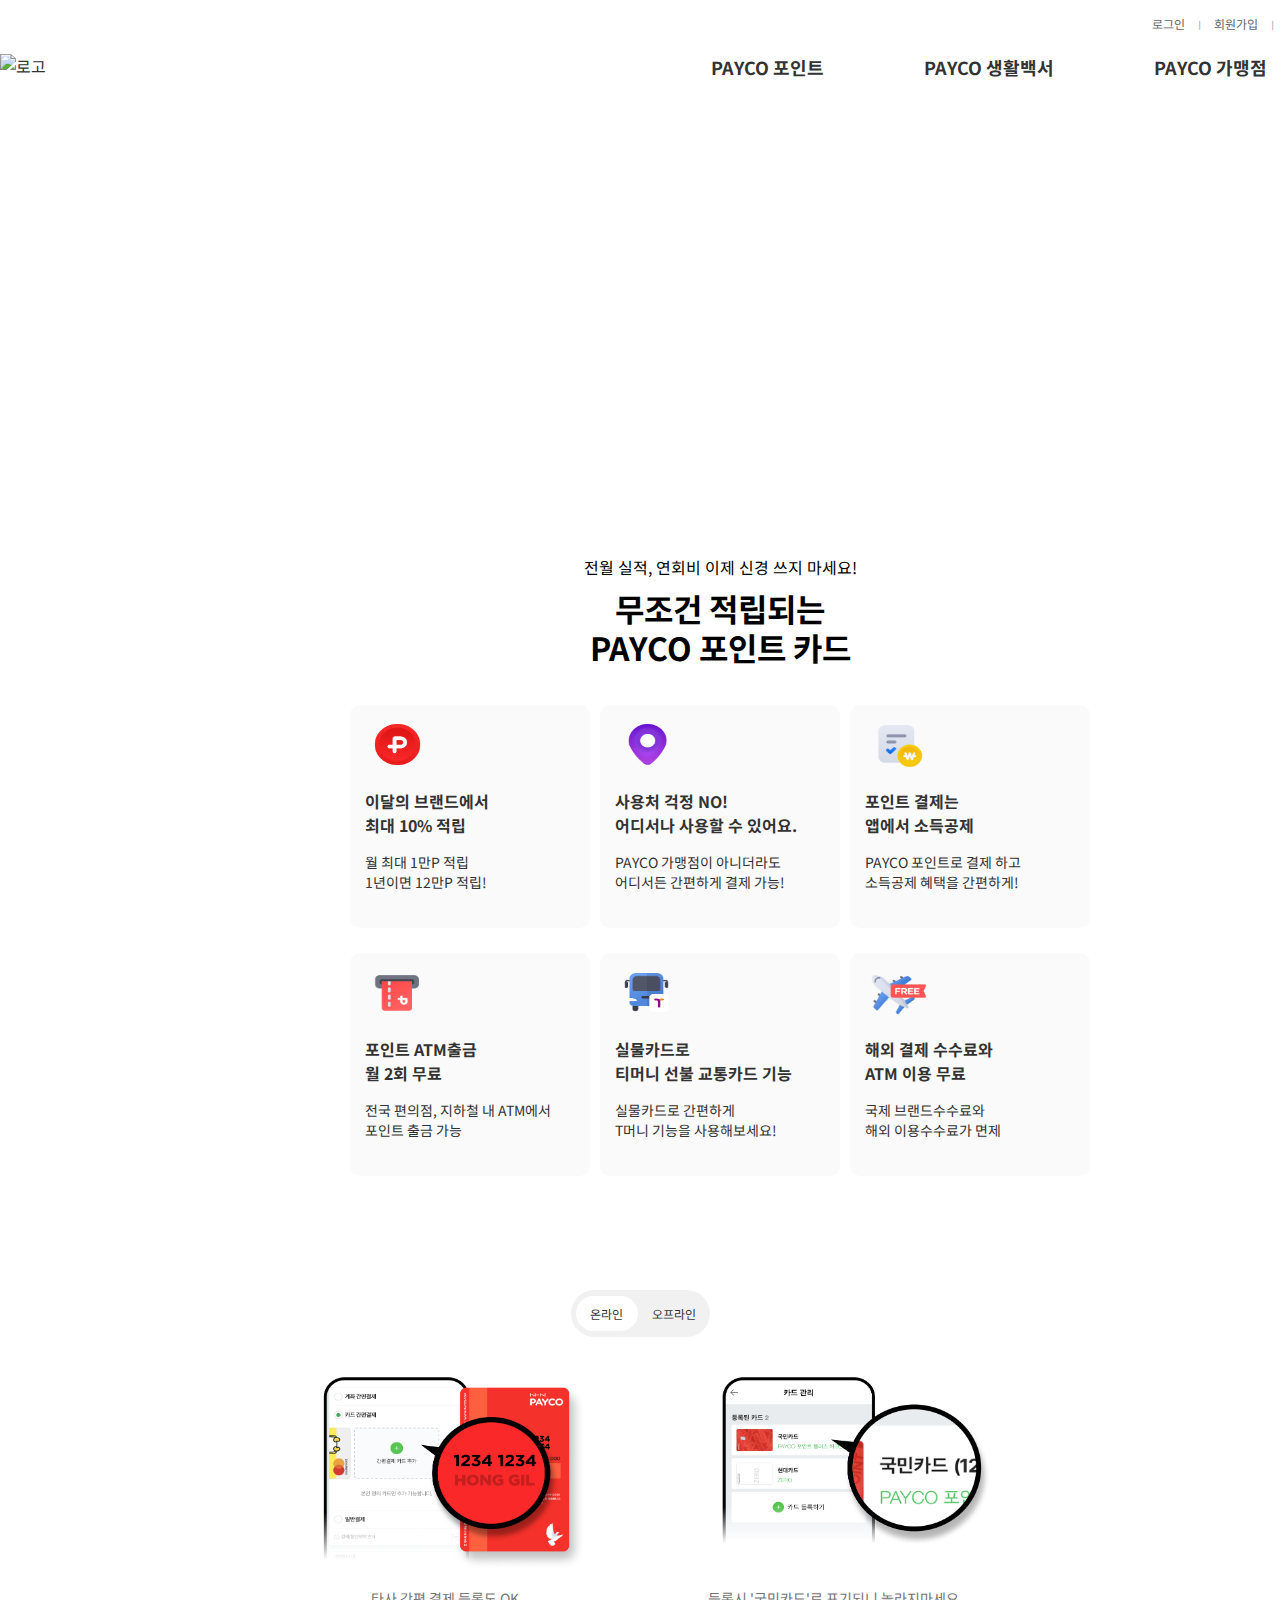
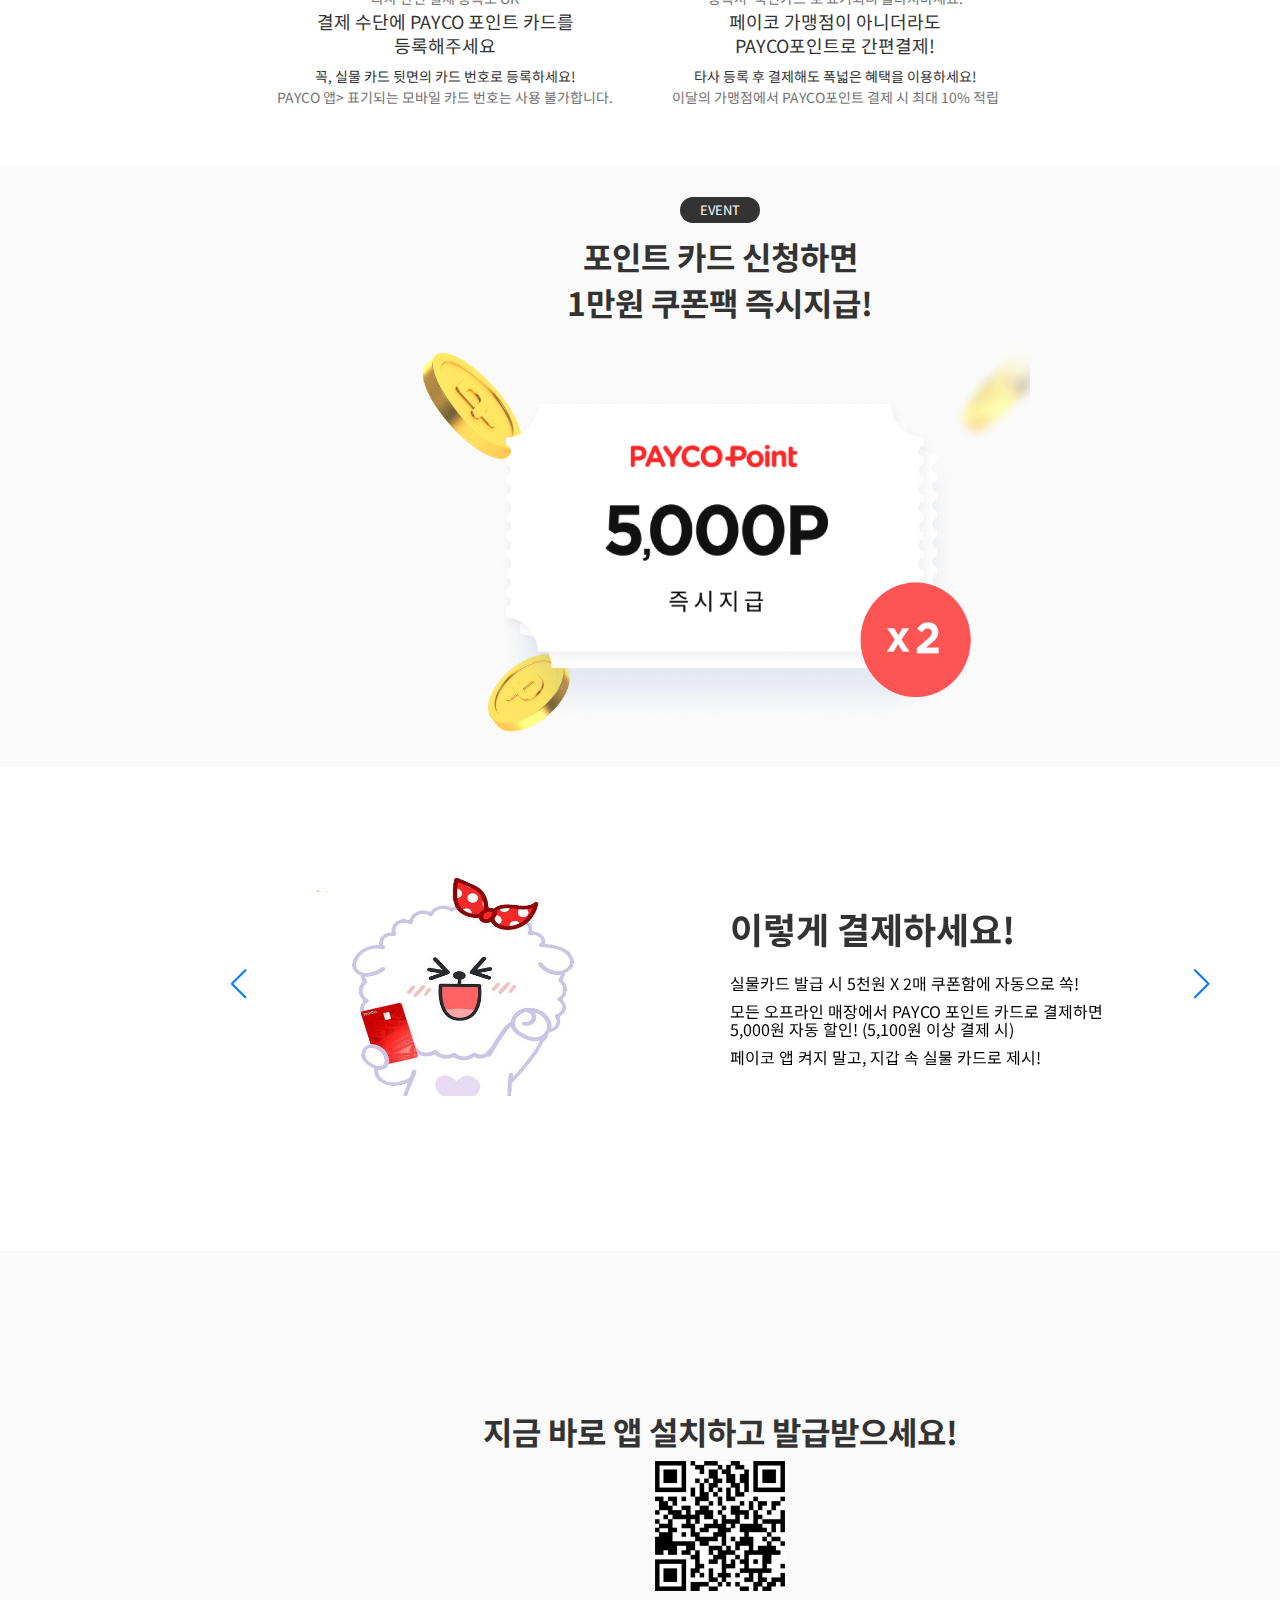
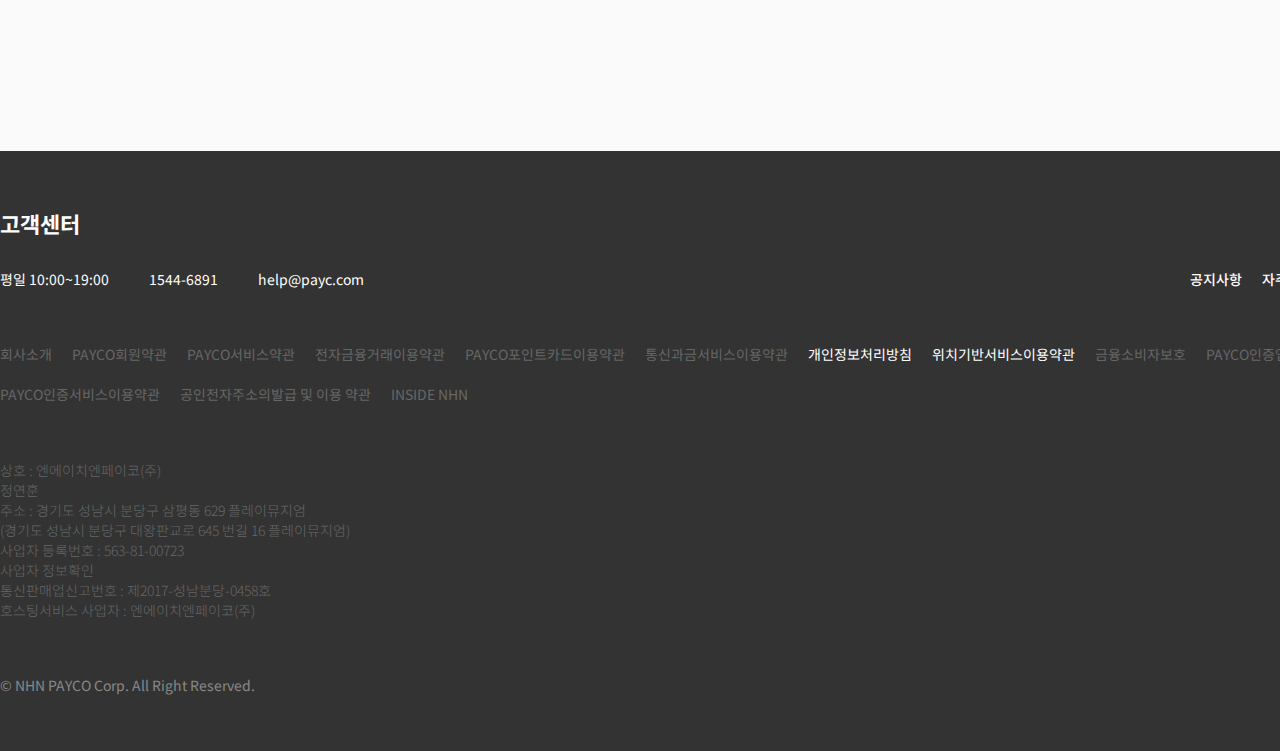
==== sbpayco.html @ b64427c8 "sb_payco" ====
<!DOCTYPE html>
<html lang="en">

<head>
    <meta charset="UTF-8">
    <meta http-equiv="X-UA-Compatible" content="IE=edge">
    <meta name="viewport" content="width=device-width, initial-scale=1.0">
    <link rel="stylesheet" href="https://cdn.jsdelivr.net/npm/swiper@9/swiper-bundle.min.css">
    <link rel="stylesheet" href="/css/sb_payco.css">
    <link rel="stylesheet" media="all and (max-width: 1200px)" href="/css/Tspacyco.css">
</head>
    <title>Document</title>
</head>

<body>
    <div class="wrap">
        <header>
            <div class="global_menu">
                <ul>
                    <li><a href="#">로그인</a></li>
                    <li><a href="#">회원가입</a></li>
                    <li><a href="#">고객센터</a></li>
                    <li><a href="#">공동인증서 관리</a></li>
                </ul>
            </div>
            <nav>
                <div class="logoinner">
                    <a href="#" class="logo">
                        <img src="/images/로고.jpg" alt="로고">
                    </a>
                </div>
                <ul class="gnb">
                    <li class="gnb_menu">
                        <div class="title">PAYCO 포인트</div>
                        <ul class="snb">
                            <li><a href="#">포인트카드</a></li>
                        </ul>
                    </li>
                    <li class="gnb_menu">
                        <div class="title">PAYCO 생활백서</div>
                        <ul class="snb">
                            <li><a href="#">라이프</a></li>
                            <li><a href="#">금융</a></li>
                            <li><a href="#">결제</a></li>
                            <li><a href="#">혜택</a></li>                        
                        </ul>
                    </li>
                    <li class="gnb_menu">
                        <div class="title">PAYCO 가맹점</div>
                        <ul class="snb">
                            <li><a href="#">온라인 가맹점</a></li>
                            <li><a href="#">오프라인 가맹점</a></li>
                        </ul>
                    </li>
                    <li class="gnb_menu">
                        <div class="title">MYPAYCO</div>
                        <ul class="snb SSb-01">
                            <li><a href="#">이용내역</a></li>
                            <li><a href="#">포인트 내역</a></li>
                            <li><a href="#">영수증 확인</a></li>
                            <li><a href="#">내 쿠폰</a></li>
                            <li><a href="#">회원정보</a></li>
                            <li><a href="#">안심서비스</a></li>
                        </ul>
                    </li>
                </ul>
            </nav>
        </header>
    </div>
    <!-- 나브끝 -->

    <!-- 카드컨텐츠 시작 -->
    <div class="inner">
        <section class="sec01">
            <div class="cardimg"></div>
            <div class="top_cont">
                <div class="txtbox01">
                    <p>전월 실적, 연회비 이제 신경 쓰지 마세요!</p>
                    <h1 class="m_txt">무조건 적립되는<br>PAYCO 포인트 카드</h1>
                </div>
            </div>
            <div class="bottom_cont">
                <div class="cont_box">
                    <div class="txtbox02">
                        <img src="/icon/ico_guide_payco.png" alt="">
                        <h2 class="cont_t1">이달의 브랜드에서<br>
                            최대 10% 적립</h2>
                        <p class="cont_t2">월 최대 1만P 적립<br>
                            1년이면 12만P 적립!</p>
                    </div>
                    <div class="txtbox02">
                        <img src="/icon/ico_guide_pin.png" alt="">
                        <h2 class="cont_t1">사용처 걱정 NO!<br>
                            어디서나 사용할 수 있어요.</h2>
                        <p class="cont_t2">PAYCO 가맹점이 아니더라도<br>
                            어디서든 간편하게 결제 가능!</p>
                    </div>
                    <div class="txtbox02">
                        <img src="/icon/evt_pointplus_20221202_img_benefit2.png" alt="">
                        <h2 class="cont_t1">포인트 결제는<br>
                            앱에서 소득공제</h2>
                        <p class="cont_t2">PAYCO 포인트로 결제 하고<br>
                            소득공제 혜택을 간편하게!</p>
                    </div>
                    <div class="txtbox02">
                        <img src="/icon/evt_pointplus_20221202_img_benefit3.png" alt="">
                        <h2 class="cont_t1">포인트 ATM출금<br>
                            월 2회 무료</h2>
                        <p class="cont_t2">전국 편의점, 지하철 내 ATM에서<br>
                            포인트 출금 가능</p>
                    </div>
                    <div class="txtbox02">
                        <img src="/icon/evt_pointplus_20221202_img_benefit4.png" alt="">
                        <h2 class="cont_t1">실물카드로<br>
                            티머니 선불 교통카드 기능</h2>
                        <p class="cont_t2">실물카드로 간편하게<br>
                            T머니 기능을 사용해보세요!</p>
                    </div>
                    <div class="txtbox02">
                        <img src="/icon/evt_pointplus_20221202_img_benefit1.png" alt="">
                        <h2 class="cont_t1">해외 결제 수수료와<br>
                            ATM 이용 무료</h2>
                        <p class="cont_t2">국제 브랜드수수료와<br>
                            해외 이용수수료가 면제</p>
                    </div>
                </div>
            </div>
        </section>
    </div>
    <!-- 카드컨텐츠 끝 -->

    <!-- 탭시작 -->
    <div class="innner">
        <section class="sec03">
            <h3 class="space_1">.</h3> <!-- 오류 삭제용/ 빈공간 -->
            <div class="tab_cont">
                <input type="radio" name="tabmenu" id="tab1" checked>
                <input type="radio" name="tabmenu" id="tab2">

                <div class="tab_bt">
                    <label for="tab1">온라인</label>
                    <label for="tab2">오프라인</label>
                </div>

                <div class="cont">
                    <div class="contbox cont1">
                        <div class="tab_l_cont">
                            <img src="/s_payco/on_1.png" alt="">
                            <div class="tab_txt_Inner">
                                <div class="tab_txtbox">
                                    <p class="t_txt_01">타사 간편 결제 등록도 OK</p>
                                    <p class="t_txt_02">결제 수단에 PAYCO 포인트 카드를<br>등록해주세요</p>
                                </div>
                                <div class="tab_txtbox02">
                                    <p class="t_txt_03">꼭, 실물 카드 뒷면의 카드 번호로 등록하세요!</p>
                                    <p class="t_txt_04">PAYCO 앱> 표기되는 모바일 카드 번호는 사용 불가합니다.</p>
                                </div>
                            </div>
                        </div>
                        <div class="tab_r_cont">
                            <img src="/s_payco/on_2.png" alt="">
                            <div class="tab_txt_Inner">
                                <div class="tab_txtbox">
                                    <p class="t_txt_01">등록시 '국민카드'로 표기되니 놀라지마세요.</p>
                                    <p class="t_txt_02">페이코 가맹점이 아니더라도<br>PAYCO포인트로 간편결제!</p>
                                </div>
                                <div class="tab_txtbox02">
                                    <p class="t_txt_03">타사 등록 후 결제해도 폭넓은 혜택을 이용하세요!</p>
                                    <p class="t_txt_04">이달의 가맹점에서 PAYCO포인트 결제 시 최대 10% 적립</p>
                                </div>
                            </div>
                        </div>
                    </div>
                    <div class="contbox cont2">
                        <div class="tab_l_cont">
                        <img src="/s_payco/off_1.png" alt="">
                        <div class="tab_txt_Inner">
                            <div class="tab_txtbox">
                                <p class="t_txt_01">포인트를 현금처럼!</p>
                                <p class="t_txt_02">카드 결제가 가능한 <br>모든 매장에서 결제하세요.</p>
                            </div>
                            <div class="tab_txtbox02">
                                    <p class="t_txt_03">가맹점이 아닌곳에서도 PAYCO 결제 후 적립받으세요!</p>
                                    <p class="t_txt_04">온라인1%, 오프라인0.5%</p>
                            </div>
                        </div>
                    </div>
                </div>
                </div>
            </div>
        </section>
    </div>
        <!-- 탭끝 -->
        
    <!-- 설명시작 -->
    <div class="inner">
        <section class="sec02">
            <div class="top_contents">
                <div class="event_bt">EVENT</div>
                <div class="ev_txtbox">
                    <h2>포인트 카드 신청하면<br>
                        1만원 쿠폰팩 즉시지급!</h2>                
                    </div>
                <img src="/s_payco/evt_pointplus.png" alt="쿠폰">
            </div>
        </section>
    </div>
    <div class="inner">
        <section class="secsd">
            <div class="swiper mySwiper">
                <div class="swiper-wrapper">
                    <div class="swiper-slide sd01">
                        <div class="sd_img2"></div>
                        <div class="sd_txtbox">
                            <h2 class="sd_bold">이렇게 결제하세요!</h2>
                            <p class="sd_txt1">실물카드 발급 시 5천원 X 2매 쿠폰함에 자동으로 쏙!</p>
                            <p class="sd_txt1">모든 오프라인 매장에서 PAYCO 포인트 카드로 결제하면<br>5,000원 자동 할인! (5,100원 이상 결제 시)</p>
                            <p class="sd_txt1">페이코 앱 켜지 말고, 지갑 속 실물 카드로 제시!</p>
                        </div>
                    </div>
                    <div class="swiper-slide sd02">
                        <div class="sd_img"></div>
                        <div class="sd_txtbox">
                            <h2 class="sd_bold">이런 점이 좋아요!</h2>
                            <p class="sd_txt1">전월 실적, 연회비 없이 풍족한 혜택!</p>
                            <p class="sd_txt1">이달의 가맹점에서는 최대 10% 적립 혜택까지!(월 최대 1만P)</p>
                            <p class="sd_txt1">PAYCO 가맹점이 아니어도 걱정하지 마세요!<br>온라인 1%, 오프라인 0.5% 적립</p>
                        </div>
                    </div>
                    <div class="swiper-button-next"></div>
                    <div class="swiper-button-prev"></div>
                    <div class="swiper-pagination"></div>
                </div>
            </div>
        </section>
    </div>
    <!-- 설명끝 -->
<!-- 큐알코드시작 -->
    <div class="inner">
        <section class="sec04">
            <h2 class="qr">지금 바로 앱 설치하고 발급받으세요!</h2>
            <img src="/s_payco/qr_code.gif" class="qr_img" alt="qrcode">
        </section>
    </div>
<!-- 큐알코드끝 -->

    <!-- 푸터시작 -->
    <div class="inner">
        <div class="footer">
            <div class="footer_inner">
                <div class="top_footer">
                    <h2 class="h_footer">고객센터</h2>
                    <div class="help_inner">
                        <ul class="help">
                            <li>평일 10:00~19:00</li>
                            <li>1544-6891</li>
                            <li><a href="mailto:help@payco.com">help@payc.com</a></li>
                        </ul>
                        <ul class="notice">
                            <li>공지사항</li>
                            <li>자주묻는질문</li>
                        </ul>
                    </div>
                </div>
                <div class="center_footer">
                    <ul class="info">
                        <li>회사소개</li>
                        <li>PAYCO회원약관</li>
                        <li>PAYCO서비스약관</li>
                        <li>전자금융거래이용약관</li>
                        <li>PAYCO포인트카드이용약관</li>
                        <li>통신과금서비스이용약관</li>
                        <li class="f_point">개인정보처리방침</li>
                        <li class="f_point">위치기반서비스이용약관</li>
                        <li>금융소비자보호</li>
                        <li>PAYCO인증업무준칙</li>
                        <li>PAYCO인증서비스이용약관</li>
                        <li>공인전자주소의발급 및 이용 약관</li>
                        <li>INSIDE NHN</li>
                    </ul>
                </div>
                <div class="bottom_footer">
                    <ul class="company">
                        <li>
                            <p class=corp_name>상호 : 엔에이치엔페이코(주)</p>
                            <span class=ceo>정연훈</span>
                        </li>
                        <li>주소 : 경기도 성남시 분당구 삼평동 629 플레이뮤지엄<br>
                            (경기도 성남시 분당구 대왕판교로 645 번길 16 플레이뮤지엄)</li>
                        <li>사업자 등록번호 : 563-81-00723</li>
                        <li>사업자 정보확인</li>
                        <li>통신판매업신고번호 : 제2017-성남분당-0458호</li>
                        <li>호스팅서비스 사업자 : 엔에이치엔페이코(주)</li>
                    </ul>
                </div>
                <div class="copyright">© NHN PAYCO Corp. All Right Reserved.</div>
            </div>

        </div>
    </div>

    <!-- 푸터끝 -->
    <script src="https://cdn.jsdelivr.net/npm/swiper@9/swiper-bundle.min.js"></script>
    <script src="/js/sbpayco.js"></script>
</body>

</html>
---- css/sb_payco.css ----
@charset "utf-8";
@import url('https://fonts.googleapis.com/css2?family=Noto+Sans+KR:wght@100;300;400;500;700;900&display=swap');
/* Noto Sans KR 폰트 */
@import url('https://cdn.jsdelivr.net/npm/swiper@8/swiper-bundle.min.css');
/* sWiper 8.4.6 */

* {
    box-sizing: border-box;
    padding: 0;
    margin: 0;
    /* border:1px solid #000 */
}

:root {
    font-family: 'Noto Sans KR', sans-serif;
    --swiper-navigation-size: 30px;
}

.wrap {
    width: 1440px;
    margin: 0 auto;
    gap:10px;
    /* border : 1px solid purple; */
}

.inner {
    width: 1440px;
    margin: 0 auto;
    gap:30px;
    display: flex;
    flex-direction: column;
    justify-content: center;
    align-items: center;
    /* padding: 30px 0 0 0; */
    /* border : 1px solid red; */
}

.space_1 {
    visibility : hidden;
}/* 빈공간 처리용 무시*/

a { 
    text-decoration : none;
}

ul, li {
    list-style: none;
}

header {
    margin-top: 10px;
}

/* 로그인, 회원가입, 고센 시작 */
.global_menu li:before {
    content: 'ㅣ';
    font-size: 10px;
    color: #aaa;
    margin: 10px;
}

.global_menu li:first-child:before {
    content: '';
}

.global_menu ul{
    display: flex;
    flex-direction: row;
    justify-content: end;
    margin-bottom: 10px;
}

.global_menu li a {
    font-size: 12px;
    color: #666;
    font-weight: 400;
}

.global_menu li:hover a {
    color: black;
}
    
/* 로그인, 회원가입, 고센 끝 */

/* 나브시작 */
.logoinner {
    width: 112px;
    height: 25px;
}
nav .logo img {
    width: 112px;
    height: 25px;
}

nav {
    display: flex;
    flex-direction: row;
    gap: 80px;
    position: relative;
    padding: 10px 0 10px 0;
    width: 1980px;
}

.gnb{
    display: flex;
    justify-content: center;
    gap: 100px;
    width: 1980px;
    position: relative;
}

.gnb li { position: relative; z-index: 10;}

.title {
    font-size: 18px;
    font-weight: bold;
    color: #333;
    margin-bottom: 15px;
}

nav .gnb li:hover .title {color: red;}
nav .snb a:hover {color: red;}
.snb {display: none;}
nav a {color:#333; text-decoration: none;}
nav a:visited {color:#333;}

nav .gnb .snb {
    overflow: hidden;
    position: absolute;
    flex-direction: column;
    /* font-size: 14px; */
    color: #333;
    gap :5px;
    width: 100%;
    height: 300px;
}

nav .gnb:hover .snb {
    display: flex;
    width: 1980px;
    height: 300px;
}

.gnb::before{
    display: none;
    width: 2400px;
    height: 300px;
    background: rgba(255,255,255);
    content: '';position: absolute; right: 0; top :50px;z-index: 0;
}

.gnb:hover::before {display: block;}

/* 나브끝 */

/* 카드콘텐츠 시작 */
.sec01 {
    display: flex;
    flex-direction: column;
    justify-content: center;
    align-items: center;
    padding: 0px;
    margin-top: 70px;
    gap: 30px;
}

.cardimg{
    background: url(/각종자료/카드\ 붉은색\ .png) no-repeat;
    background-size: 230px 350px;
    background-position: center;
    padding: 0px;
    width: 230px;
    height: 350px;
}

.txtbox01 {
    display: flex;
    flex-direction: column;
    align-items: center;
    gap: 10px;
    text-align: center
}

.m_txt {
    font-weight: 700;
    font-size: 32px;
    line-height: 39px;
}
.cont_box{
    display: flex;
    justify-content: center;
    align-items: center;
    flex-wrap: wrap;
    gap:10px;
    width: 800px;
    height: 486px;
}

.txtbox02{
    display: flex;
    flex-direction: column;
    align-items: flex-start;
    padding: 10px 15px;
    gap: 15px;
    width: 240px;
    height: 223px;
    background: #FAFAFA;
    border-radius: 10px;
}

.txtbox02 > img {
        width: 65px;
    height: 59px;
}

.cont_t1 {
    color:#333;
    font-weight: 700;
    font-size: 16px;
}

.cont_t2 {
    color:#333;
    font-weight: 400;
    font-size: 14px;
}
/* 카드콘텐츠끝 */

/* 이벤트 쿠폰 시작*/
.sec02 {
    display: flex;
    flex-direction: column;
    align-items: center;
    padding: 0px;
    gap: 80px;
    width: 2200px;
    height: 600px;
    background :#FAFAFA;
    background-position: center;
}

.top_contents{
    width: 743px;
    height: auto;
    display: flex;
    flex-direction: column;
    align-items: center;
    gap: 10px;
    margin-top: 30px;
}

.top_contents img{
    width: 620px;
    height: 410px;
}

.event_bt{
    background-color: #333;
    color : #fff;
    width: 80px;
    height: 26px;
    padding: 3px 20px;
    border-radius: 15px;
    font-weight: 400;
    font-size: 13px;
}

.ev_txtbox > h2{
    color: #333;
    font-weight: bold;
    font-size: 32px;
    text-align: center;
}
/* 이벤트 쿠폰 끝*/

/* 슬라이드 시작*/

.secsd {
    display: flex;
    width: 1002px;
    height: 334px;
    margin-top: 50px;
    margin-bottom: 100px;
}

.swiper-slide .sd01, .sd02 {
    display: flex;
}

.sd_img {
    width: 496px;
    height: 334px;
    display: flex;
    background: url(/s_payco/284936239_2212054848944174_1086048157663792906_n.png) no-repeat;
    background-position:left center;
    background-size: 496px 224px;
}

.sd_img2 {
    width: 496px;
    height: 334px;
    display: flex;
    background: url(/s_payco/283623372_2206137809535878_8259082279949515579_n복사.jpg) no-repeat;
    background-position:left center;
    background-size: 480px 224px;
}

.sd01, .sd02 {
    display: flex;
    align-items: center;
    gap:15px;
}

.sd_bold {
    color: #333333;
    font-weight: bold;
    font-size: 36px;
    margin-bottom: 10px;
}

.sd_txtbox {
    display: flex;
    flex-direction: column;
    gap:10px;
}
.sd_txt1 {
    font-weight: 400;
    font-size: 16px;
    line-height: 18px;
}

/* 탭시작 */

.sec03 {
    display: flex;
    flex-direction: column;
    align-items: center;
    /* width: 2200px;
    max-width: 2800px;
    background-color: #fafafa; */
    padding: 0px;
    gap: 80px;
}

/* 탭버튼 변경 시작 */

.tab_cont {
    display: flex;
    flex-direction: column;
    align-items: center;
}

input[type="radio"] {
    display: none;
}

.tab_bt {
    display: flex;
    justify-content: center;
    align-items: center;

    width: 139px;
    height: 47px;

    padding: 5px;
    gap: 5px;

    background: #F1F1F1;
    border-radius: 30px;
}

.tab_bt label {
    display: flex;
    align-items: center;
    justify-content: center;

    border-radius: 50px;
    cursor: pointer;
    color: #333;

    width: 65px;
    height: 35px;

    font-weight: 400;
    font-size: 12px;
    line-height: 15px;
}

input[id=tab1]:checked ~ .tab_bt label[for=tab1],
input[id=tab2]:checked ~ .tab_bt label[for=tab2] {
    background-color: #fff;
}

/* 탭버튼 끝 */

/* 내부콘텐츠시작 */
input[id=tab1]:checked ~ .cont .cont1,
input[id=tab2]:checked ~ .cont .cont2{
    visibility: visible;
}

.cont {
    display: flex;
    width: 760px;
    height: 430px;
    justify-content: center;
    position: relative;
}

.cont .contbox {
    position: absolute;
    visibility: hidden;
} 

.contbox .cont1 {
    display: flex;
}
.tab_l_cont, .tab_r_cont {
    display: flex;
    flex-direction: column;
    align-items: center;
    gap: 10px;
}

.tab_txt_Inner {
    display: flex;
    flex-direction: column;
    justify-content: center;
    align-items: center;
    gap: 10px;
}

.tab_txtbox {
    display: flex;
    flex-direction: column;
}

.cont img {
    width: 380px;
    height: 240px;
}

.cont1 {
    display: flex;
    align-items: flex-start;
    padding: 0px;
    gap: 10px;
}

.t_txt_01 , .t_txt_04 {
    font-weight: 400;
    font-size: 14px;
    line-height: 22px;
    color: #737373;
    text-align: center;
}

.t_txt_02{
    font-weight: 400;
    font-size: 18px;
    line-height: 24px;
    color: #333333;
    text-align: center;
}

.t_txt_03 {
    font-weight: 400;
    font-size: 14px;
    line-height: 19px;
    color: #333333;
    text-align: center;
}
/* 내부콘텐츠끝 */

/* 탭컨끝 */

.sec04{
    display: flex;
    flex-direction: column;
    justify-content: center;
    align-items: center;
    gap: 10px;
    background-color: #FAFAFA;
    width: 2200px;
    height: 500px;
}

.qr {
    font-weight: 700;
    font-size: 32px;
    line-height: 39px;
    color: #333333;
}

.qr_img{
    width: 130px;
    height: 130px;
}

/* 푸터 시작 */

.footer {
    display: flex;
    height: 600px;
    width: 2200px;
    background-color: #333;
    justify-content: center;
}

.footer_inner {
    display: flex;
    height: 600px;
    width: 1440px;
    flex-direction: column;
    justify-content: space-evenly;
    flex-wrap: nowrap;
}

/* 탑 */
.top_footer {
    display: flex;
    justify-content: center;
    flex-direction: column;
    color : #fff;
    gap:30px;
}

.help_inner {
    display: flex;
    justify-content : space-between;
}
.h_footer {
    display: flex;
    font-weight: 700;
    font-size: 22px;
}
.help {
    display: flex;
    font-weight: 400;
    font-size: 14px;
    gap: 40px;
}

.notice {
    display: flex;
    flex-direction: row;
    align-items: flex-start;
    margin: 0 100px;
    gap: 20px;
    font-weight: 500;
    font-size: 14px;
}


.help a:link { color: #fff;}
.help a:visited { color: #fff;}
.help a:hover { color: #fff;}

/* 탑끝 */

/* 센터 */

.center_footer{
    display: flex;
    color: #666;
    font-weight: 400;
    font-size: 14px;    
}

.info{
    display: flex;
    flex: 1 1 0;
    flex-wrap: wrap;
    justify-content: flex-start;
    gap:20px;
}

.f_point {color: #fff;}

/* 센터끝 */

/* 바텀 */
.bottom_footer {
    display: flex;
    font-weight: 300;
    font-size: 14px;
    color: #666;
}
/* 바텀끝 */

.copyright {
    font-weight: 400;
    font-size: 14px;
    color: #888;
}
---- css/Tspacyco.css ----
* {
    box-sizing: border-box;
    padding: 0;
    margin: 0;
    /* border:1px solid #000 */
}

.wrap {width: 100%;}

.global_menu{width: 100%;}
.global_menu ul {margin-right: 20px;}

nav {width: 100%;}

nav .logo img {margin: 0 20px 0;}

header {width: 100%;}

.inner {width: 100%;}

.sec01 {width: 100%;}
.cont_box {width: 100%;}

.footer_inner {
    width: 100%;
    padding: 20px;}
    
.footer {width: 100%;}
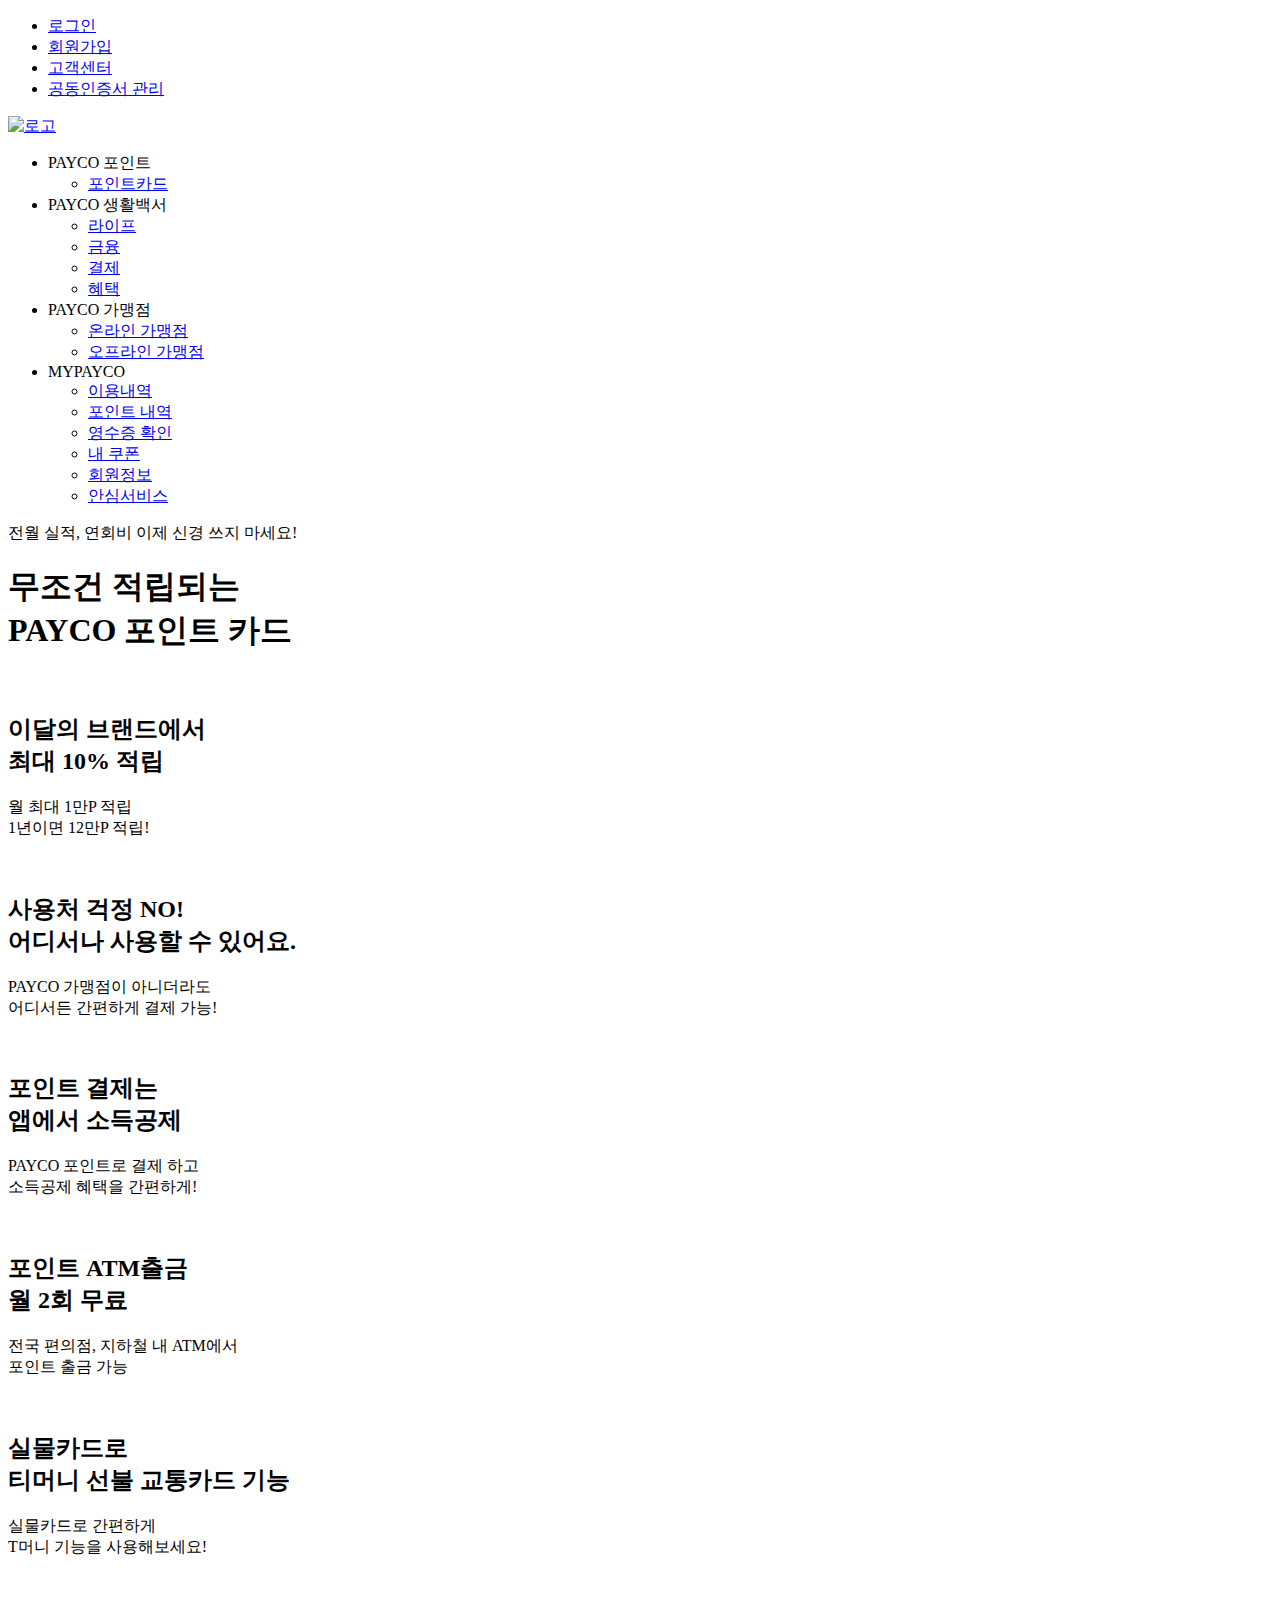
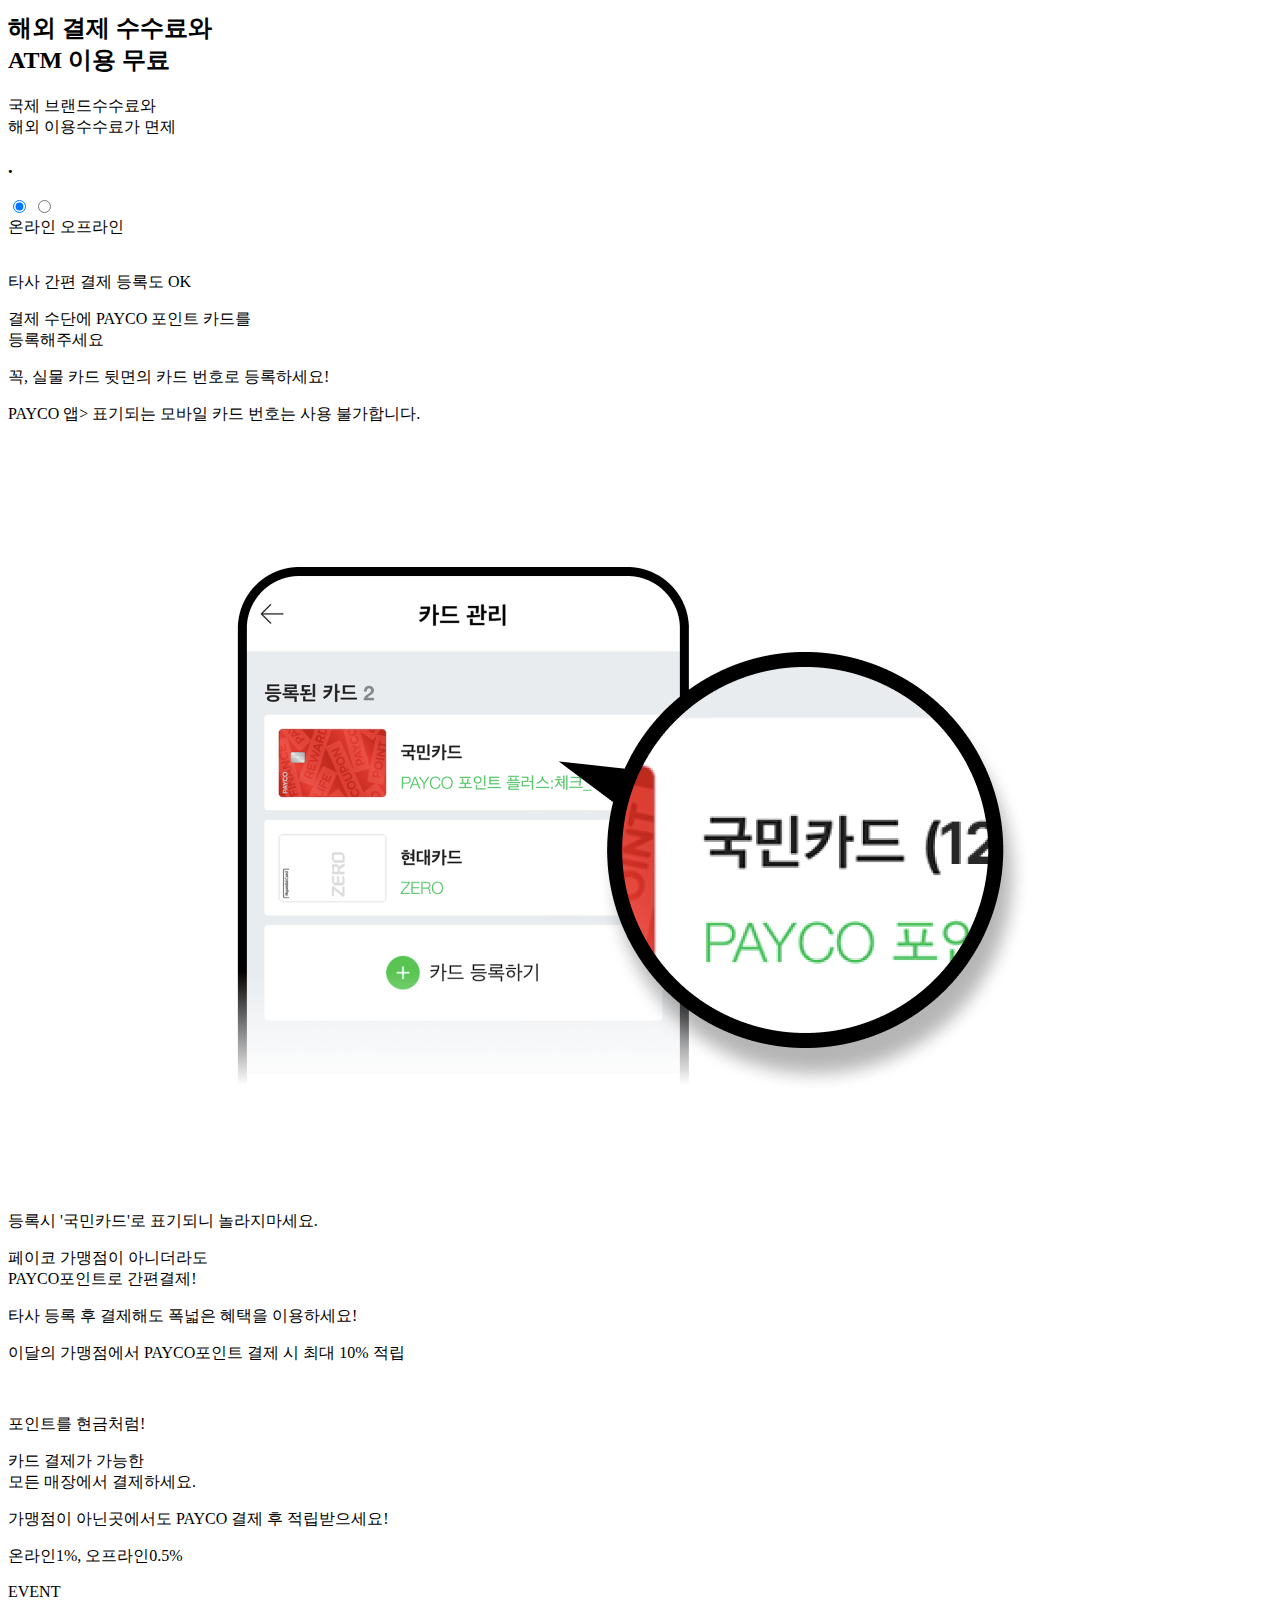
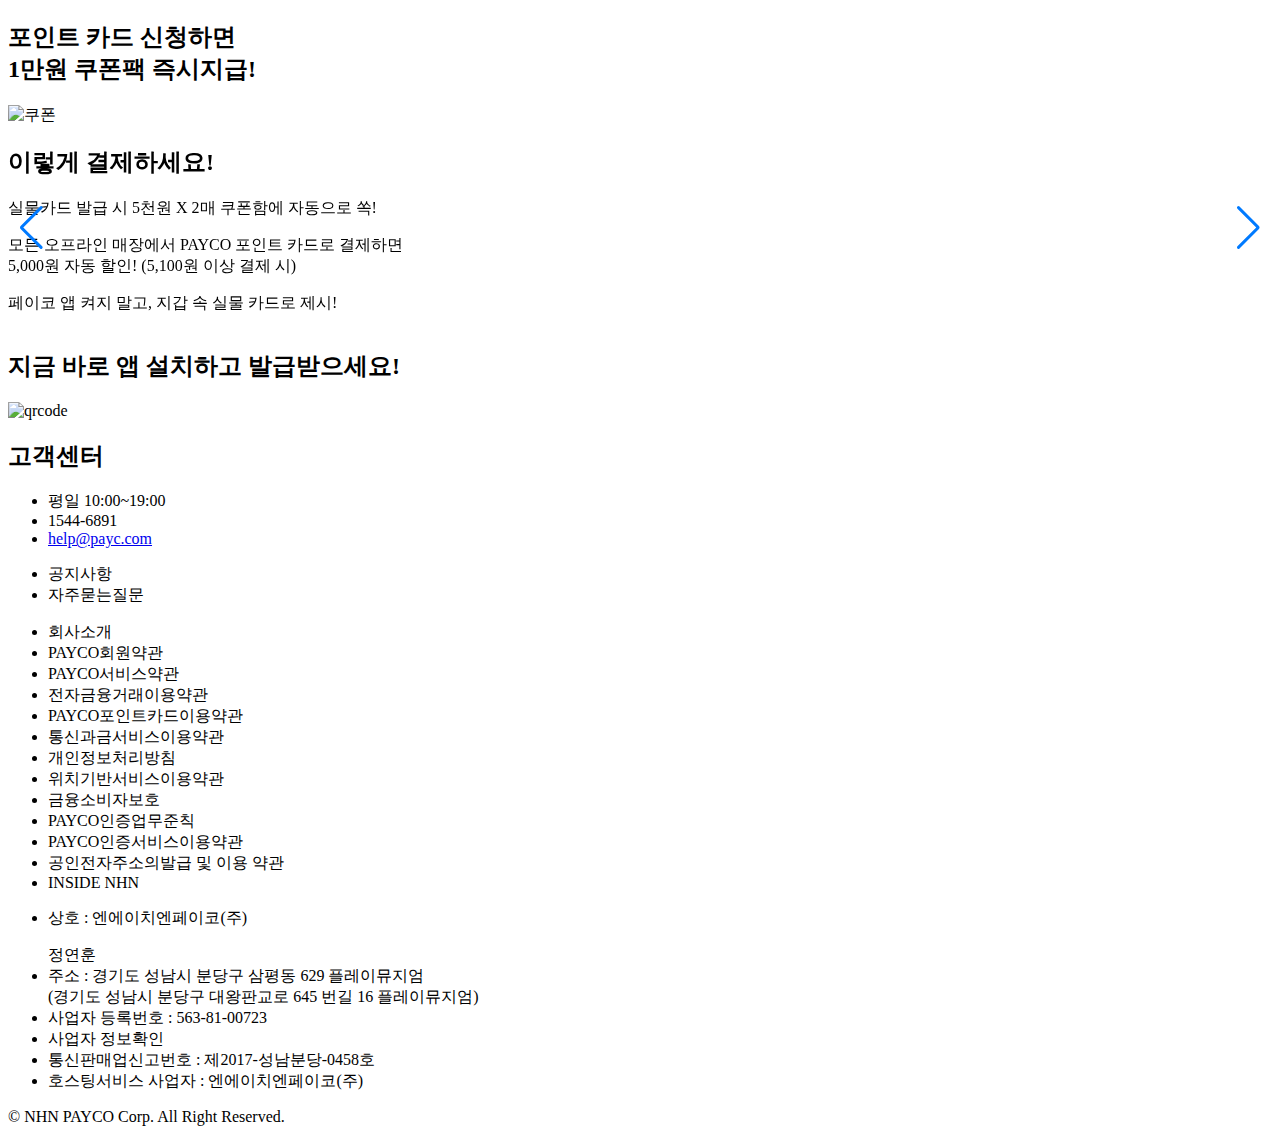
==== commit cbb93ed4: "sb_payco" ====
--- a/sbpayco.html
+++ b/sbpayco.html
@@ -6,9 +6,8 @@
     <meta http-equiv="X-UA-Compatible" content="IE=edge">
     <meta name="viewport" content="width=device-width, initial-scale=1.0">
     <link rel="stylesheet" href="https://cdn.jsdelivr.net/npm/swiper@9/swiper-bundle.min.css">
-    <link rel="stylesheet" href="/css/sb_payco.css">
-    <link rel="stylesheet" media="all and (max-width: 1200px)" href="/css/Tspacyco.css">
-</head>
+    <link rel="stylesheet" href="/ex/css/sb_payco.css">
+    <link rel="stylesheet" media="all and (max-width: 1200px)" href="/ex/css/Tspacyco.css">
     <title>Document</title>
 </head>
 
@@ -82,42 +81,42 @@
             <div class="bottom_cont">
                 <div class="cont_box">
                     <div class="txtbox02">
-                        <img src="/icon/ico_guide_payco.png" alt="">
+                        <img src="/ex/icon/ico_guide_payco.png" alt="">
                         <h2 class="cont_t1">이달의 브랜드에서<br>
                             최대 10% 적립</h2>
                         <p class="cont_t2">월 최대 1만P 적립<br>
                             1년이면 12만P 적립!</p>
                     </div>
                     <div class="txtbox02">
-                        <img src="/icon/ico_guide_pin.png" alt="">
+                        <img src="/ex/icon/ico_guide_pin.png" alt="">
                         <h2 class="cont_t1">사용처 걱정 NO!<br>
                             어디서나 사용할 수 있어요.</h2>
                         <p class="cont_t2">PAYCO 가맹점이 아니더라도<br>
                             어디서든 간편하게 결제 가능!</p>
                     </div>
                     <div class="txtbox02">
-                        <img src="/icon/evt_pointplus_20221202_img_benefit2.png" alt="">
+                        <img src="/ex/icon/evt_pointplus_20221202_img_benefit2.png" alt="">
                         <h2 class="cont_t1">포인트 결제는<br>
                             앱에서 소득공제</h2>
                         <p class="cont_t2">PAYCO 포인트로 결제 하고<br>
                             소득공제 혜택을 간편하게!</p>
                     </div>
                     <div class="txtbox02">
-                        <img src="/icon/evt_pointplus_20221202_img_benefit3.png" alt="">
+                        <img src="/ex/icon/evt_pointplus_20221202_img_benefit3.png" alt="">
                         <h2 class="cont_t1">포인트 ATM출금<br>
                             월 2회 무료</h2>
                         <p class="cont_t2">전국 편의점, 지하철 내 ATM에서<br>
                             포인트 출금 가능</p>
                     </div>
                     <div class="txtbox02">
-                        <img src="/icon/evt_pointplus_20221202_img_benefit4.png" alt="">
+                        <img src="/ex/icon/evt_pointplus_20221202_img_benefit4.png" alt="">
                         <h2 class="cont_t1">실물카드로<br>
                             티머니 선불 교통카드 기능</h2>
                         <p class="cont_t2">실물카드로 간편하게<br>
                             T머니 기능을 사용해보세요!</p>
                     </div>
                     <div class="txtbox02">
-                        <img src="/icon/evt_pointplus_20221202_img_benefit1.png" alt="">
+                        <img src="/ex/icon/evt_pointplus_20221202_img_benefit1.png" alt="">
                         <h2 class="cont_t1">해외 결제 수수료와<br>
                             ATM 이용 무료</h2>
                         <p class="cont_t2">국제 브랜드수수료와<br>
@@ -145,7 +144,7 @@
                 <div class="cont">
                     <div class="contbox cont1">
                         <div class="tab_l_cont">
-                            <img src="/s_payco/on_1.png" alt="">
+                            <img src="/ex/s_payco/on_1.png" alt="">
                             <div class="tab_txt_Inner">
                                 <div class="tab_txtbox">
                                     <p class="t_txt_01">타사 간편 결제 등록도 OK</p>
@@ -173,7 +172,7 @@
                     </div>
                     <div class="contbox cont2">
                         <div class="tab_l_cont">
-                        <img src="/s_payco/off_1.png" alt="">
+                        <img src="/ex/s_payco/off_1.png" alt="">
                         <div class="tab_txt_Inner">
                             <div class="tab_txtbox">
                                 <p class="t_txt_01">포인트를 현금처럼!</p>
@@ -201,7 +200,7 @@
                     <h2>포인트 카드 신청하면<br>
                         1만원 쿠폰팩 즉시지급!</h2>                
                     </div>
-                <img src="/s_payco/evt_pointplus.png" alt="쿠폰">
+                <img src="/ex/s_payco/evt_pointplus.png" alt="쿠폰">
             </div>
         </section>
     </div>
@@ -239,7 +238,7 @@
     <div class="inner">
         <section class="sec04">
             <h2 class="qr">지금 바로 앱 설치하고 발급받으세요!</h2>
-            <img src="/s_payco/qr_code.gif" class="qr_img" alt="qrcode">
+            <img src="/ex/s_payco/qr_code.gif" class="qr_img" alt="qrcode">
         </section>
     </div>
 <!-- 큐알코드끝 -->
@@ -301,7 +300,7 @@
 
     <!-- 푸터끝 -->
     <script src="https://cdn.jsdelivr.net/npm/swiper@9/swiper-bundle.min.js"></script>
-    <script src="/js/sbpayco.js"></script>
+    <script src="/ex/js/sbpayco.js"></script>
 </body>
 
 </html>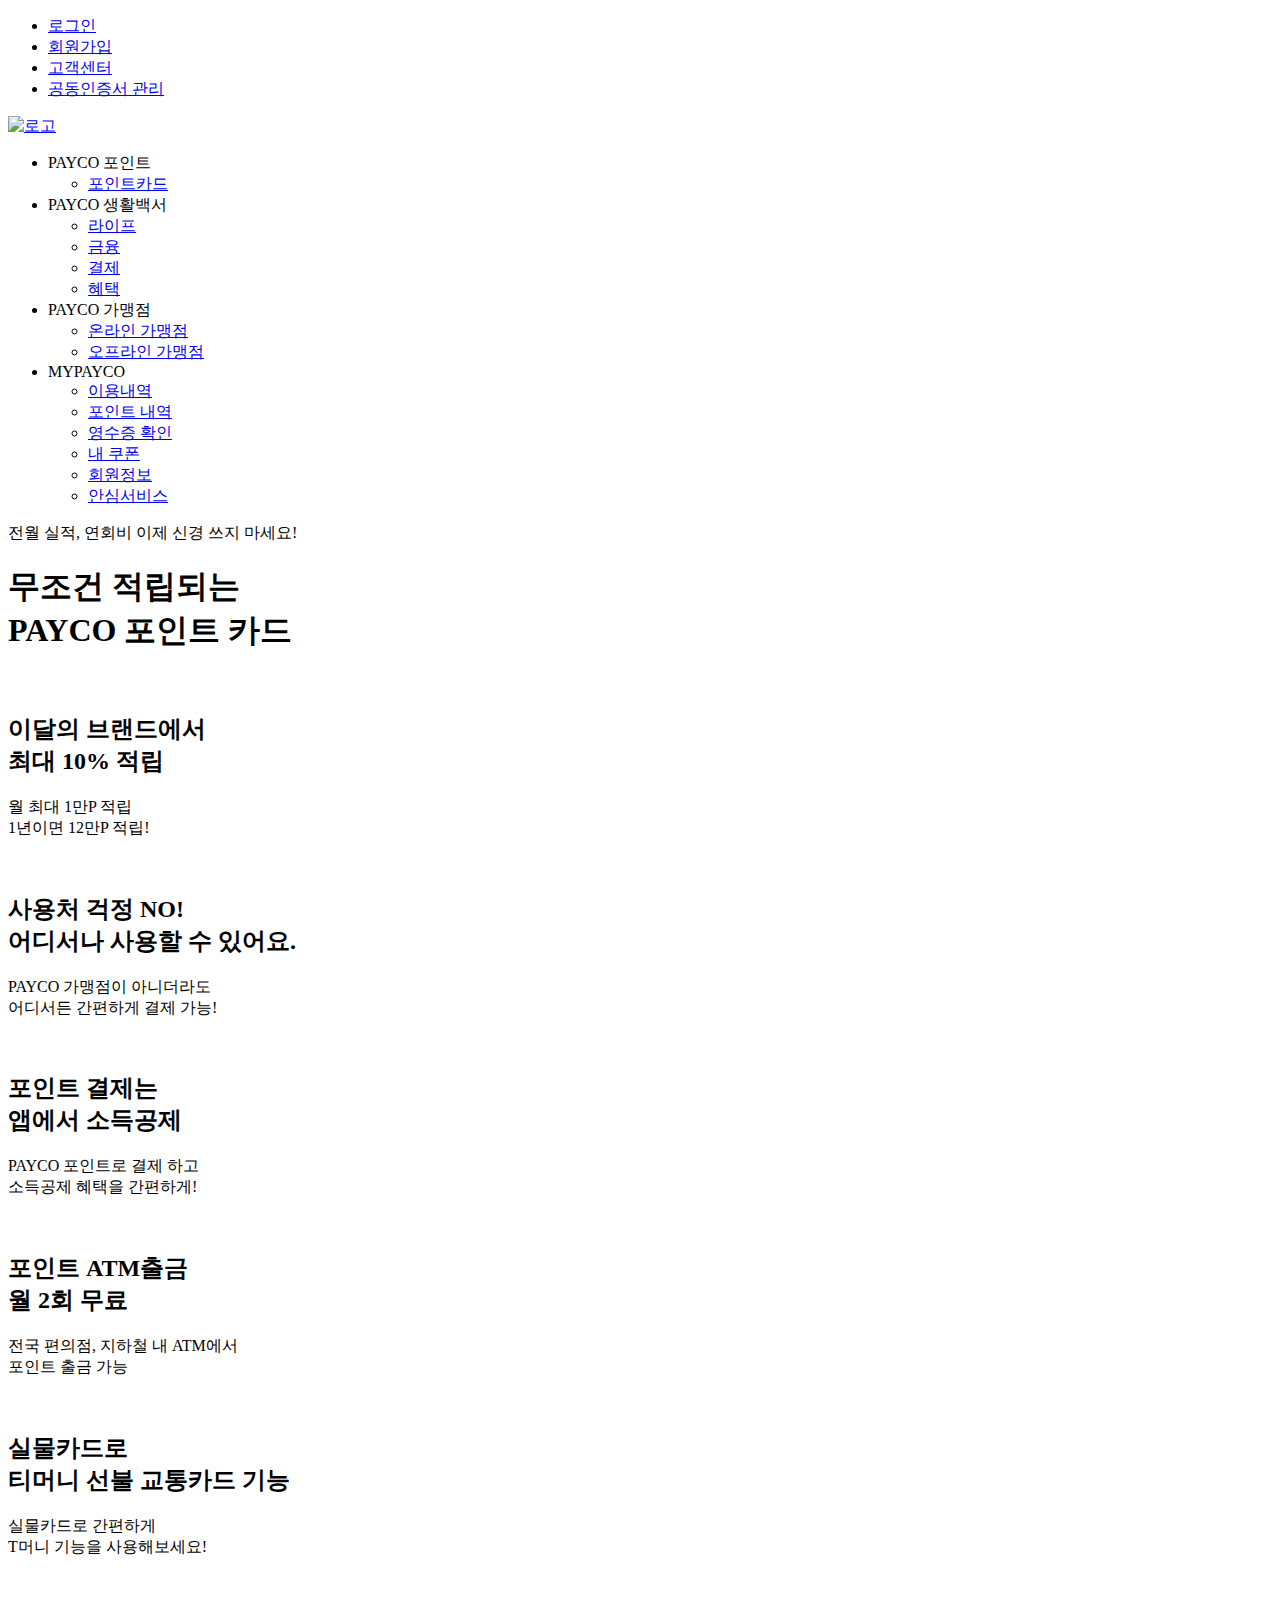
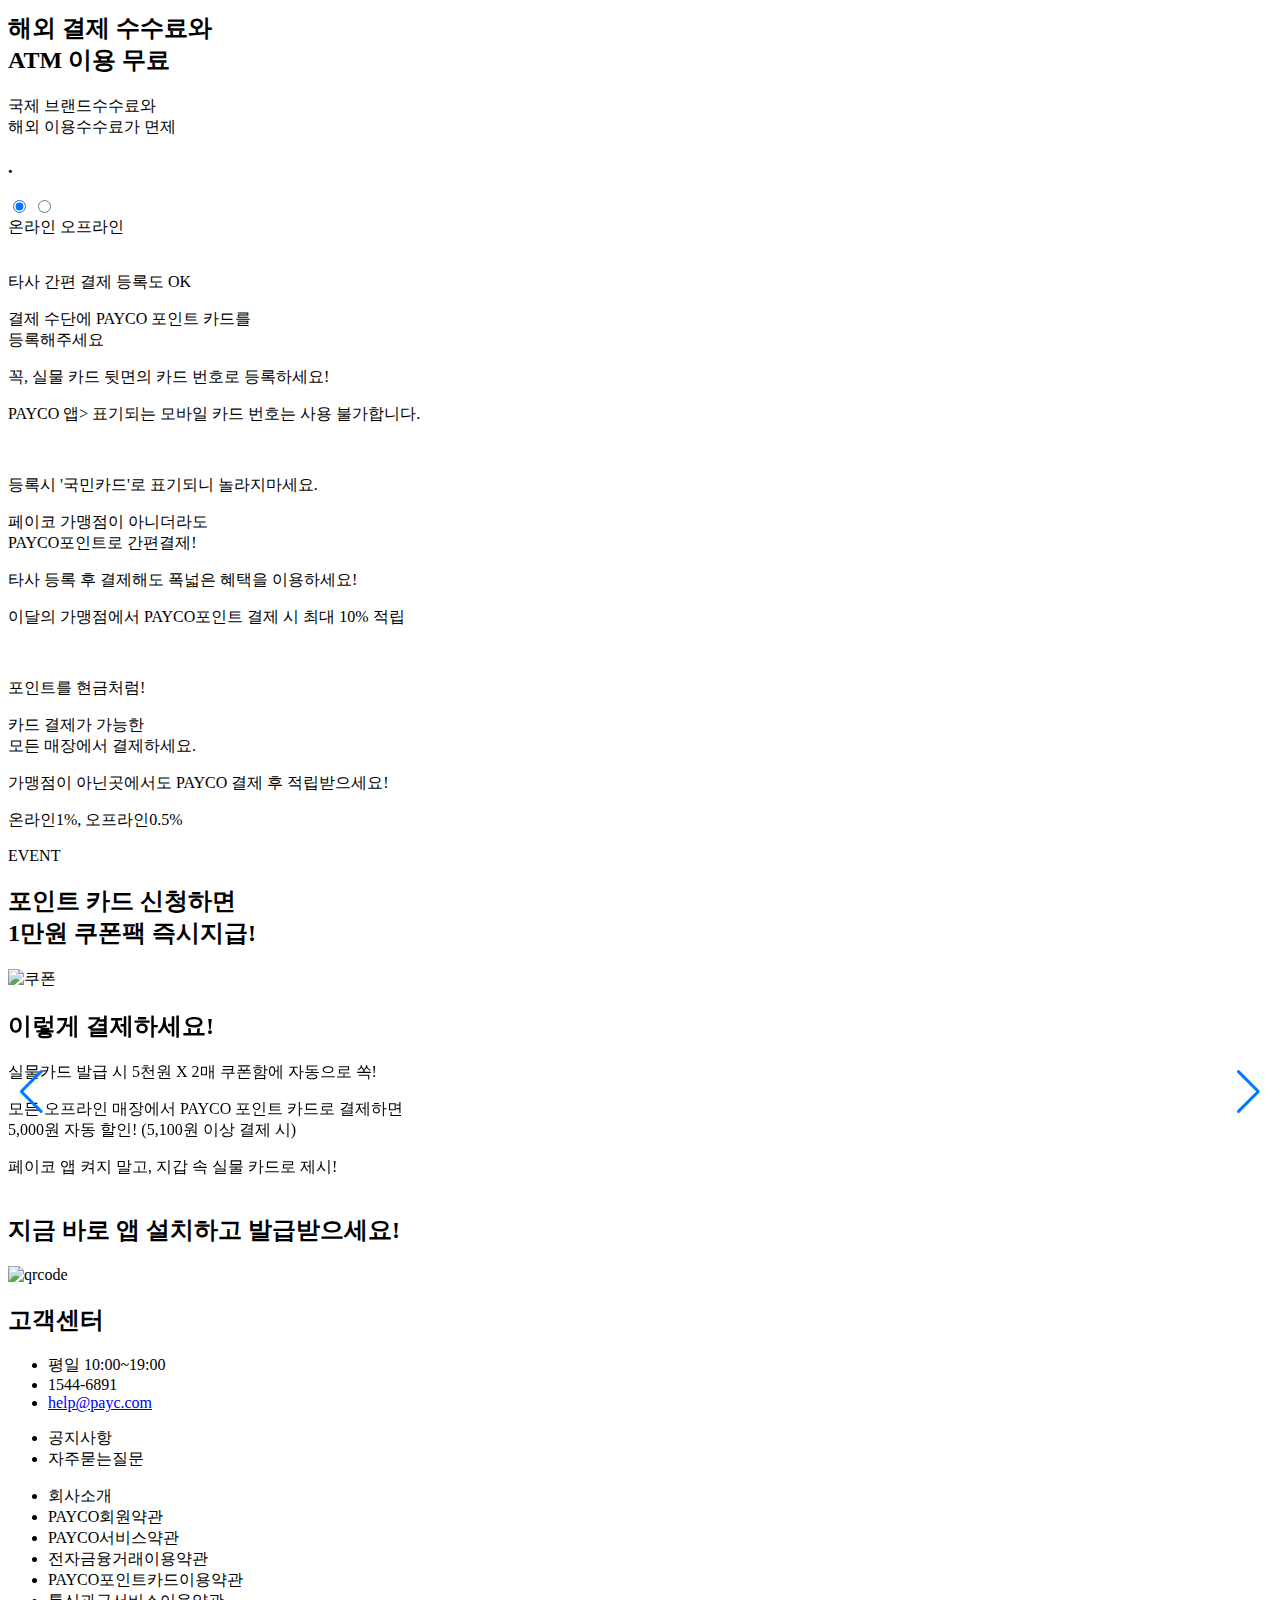
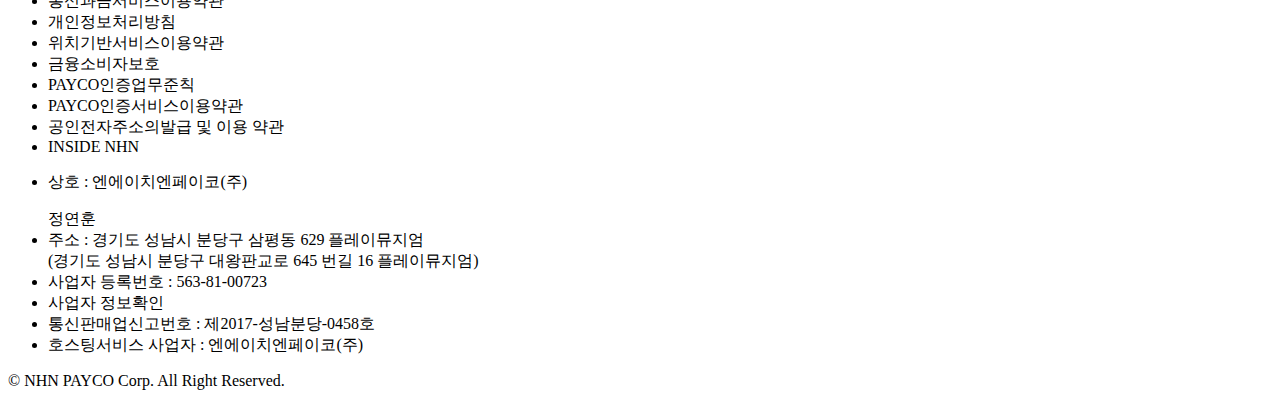
==== commit c2a8f5f1: "연결 링크 추가" ====
--- a/sbpayco.html
+++ b/sbpayco.html
@@ -24,8 +24,8 @@
             </div>
             <nav>
                 <div class="logoinner">
-                    <a href="#" class="logo">
-                        <img src="/images/로고.jpg" alt="로고">
+                    <a href="https://yeon95.github.io/ex" class="logo">
+                        <img src="/ex/images/로고.jpg" alt="로고">
                     </a>
                 </div>
                 <ul class="gnb">
@@ -157,7 +157,7 @@
                             </div>
                         </div>
                         <div class="tab_r_cont">
-                            <img src="/s_payco/on_2.png" alt="">
+                            <img src="/ex/s_payco/on_2.png" alt="">
                             <div class="tab_txt_Inner">
                                 <div class="tab_txtbox">
                                     <p class="t_txt_01">등록시 '국민카드'로 표기되니 놀라지마세요.</p>
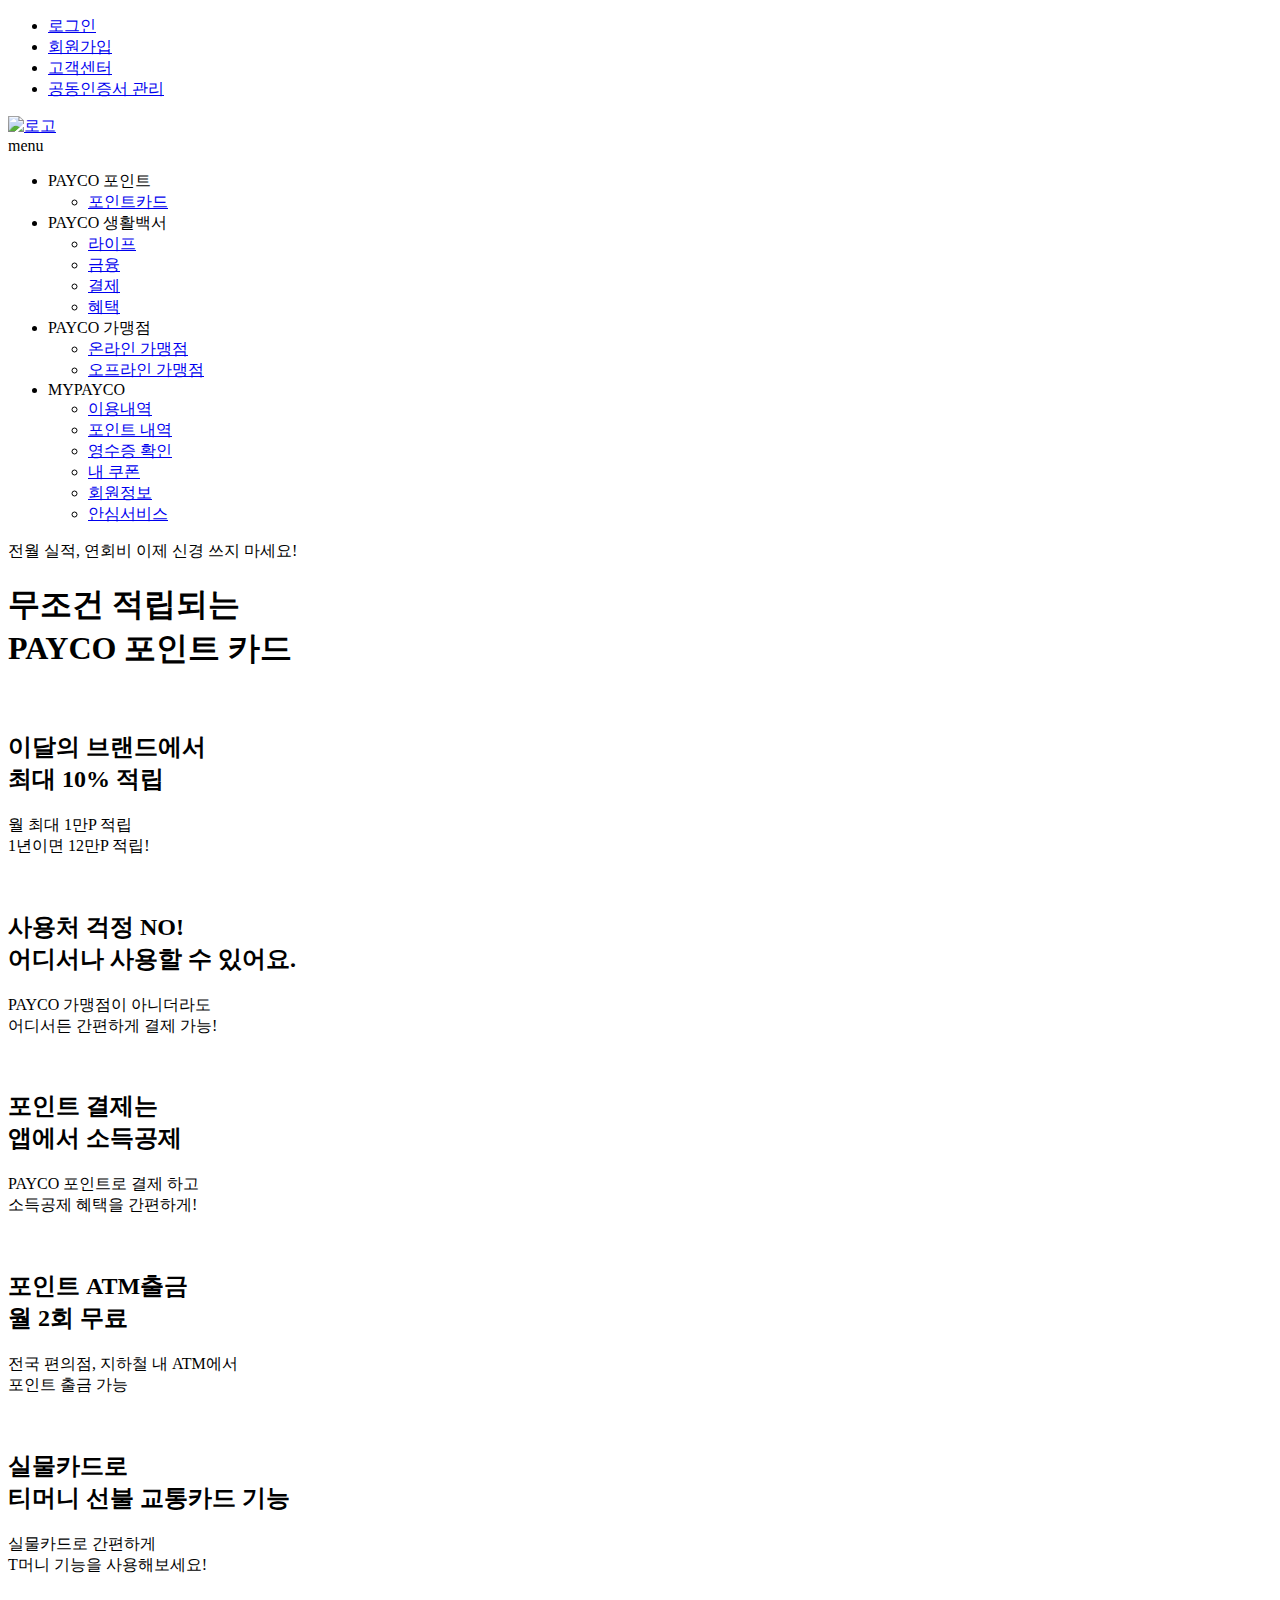
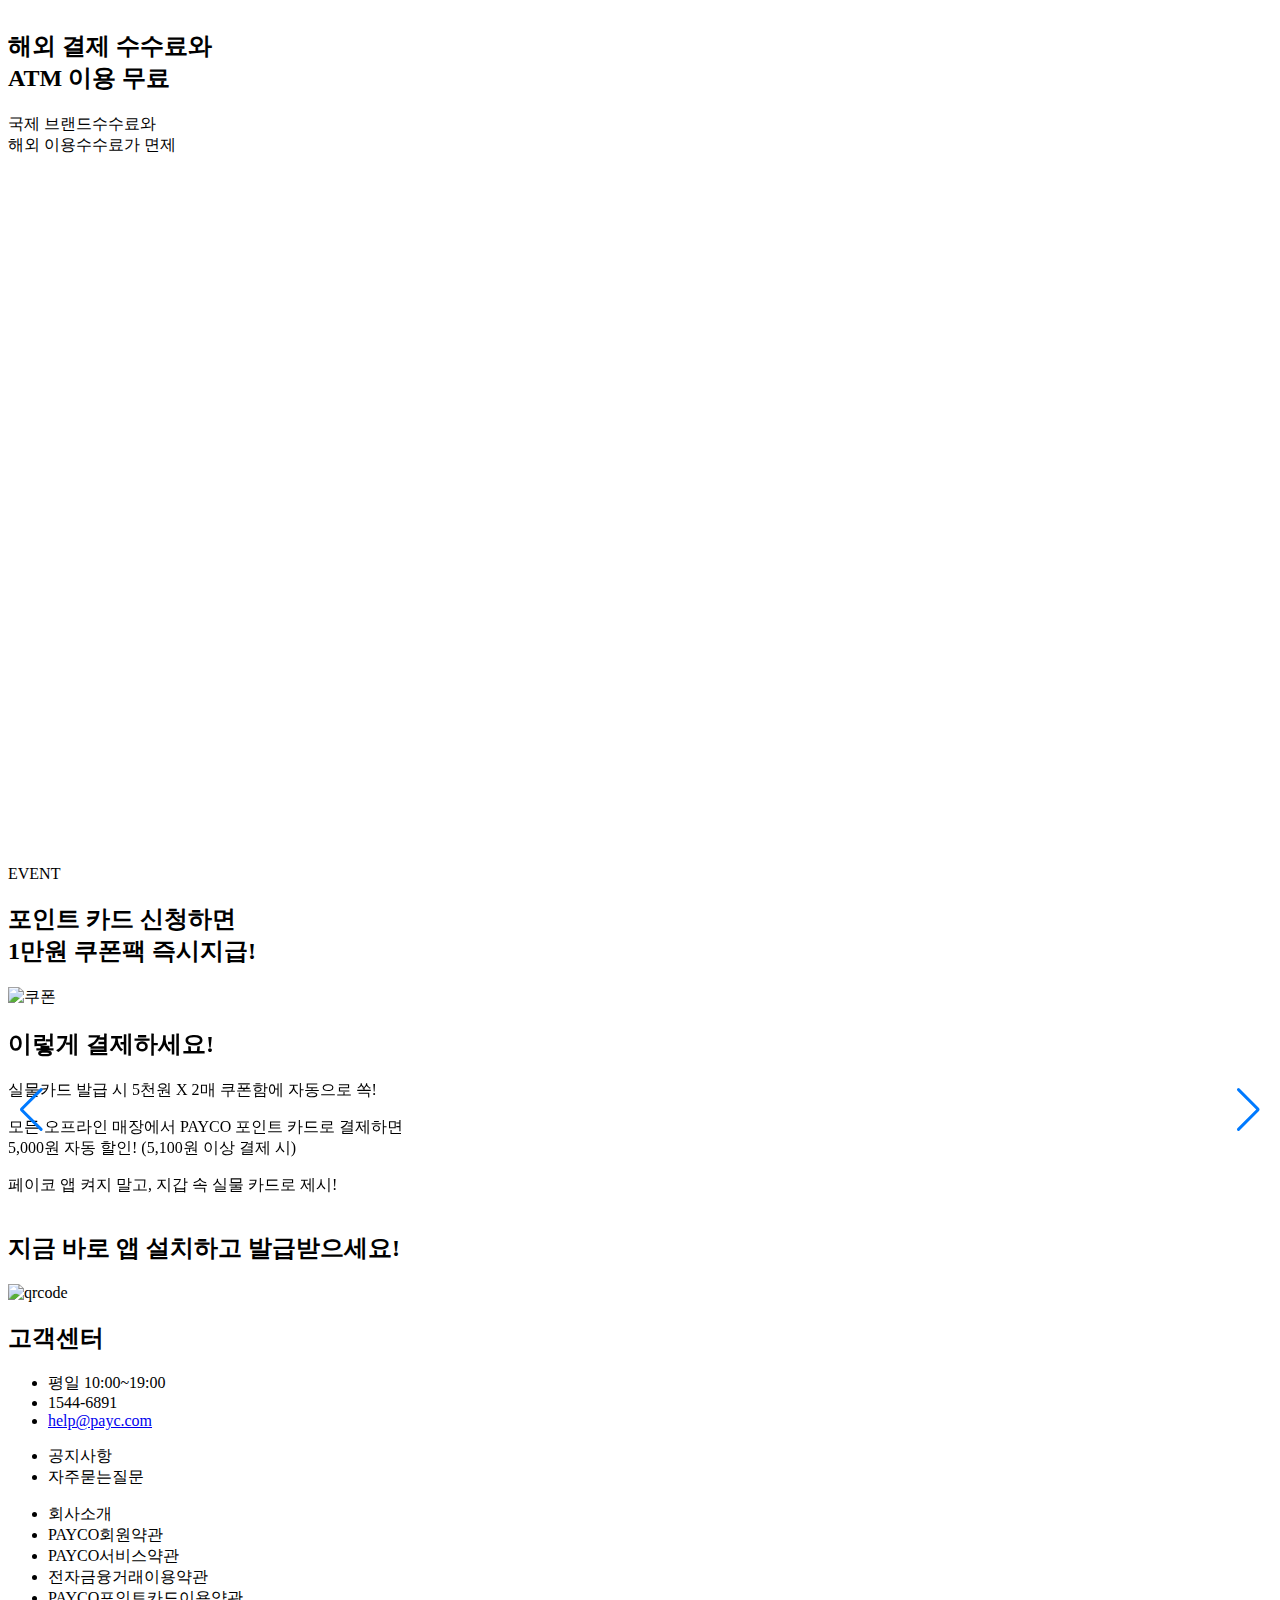
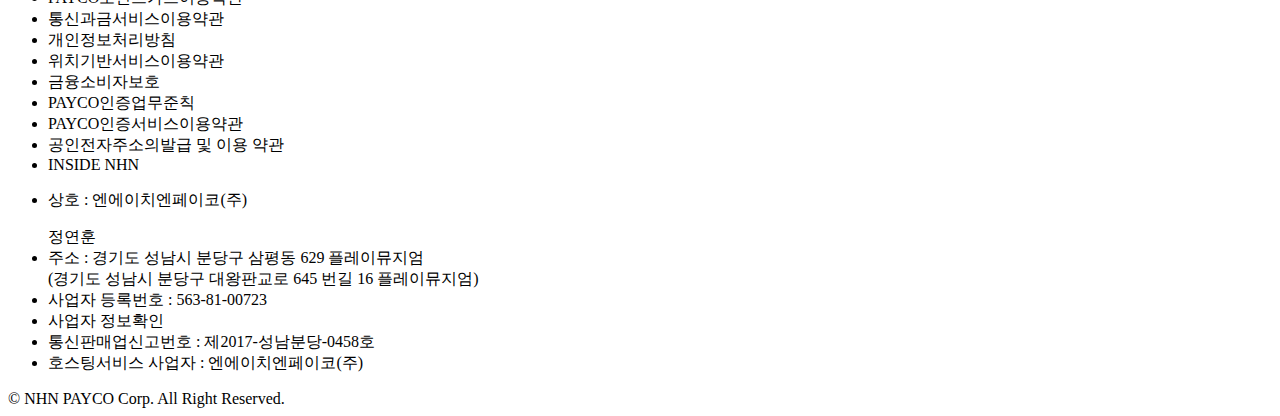
==== commit f4263b67: "경로수정" ====
--- a/sbpayco.html
+++ b/sbpayco.html
@@ -5,6 +5,7 @@
     <meta charset="UTF-8">
     <meta http-equiv="X-UA-Compatible" content="IE=edge">
     <meta name="viewport" content="width=device-width, initial-scale=1.0">
+    <link rel="stylesheet" href="https://unpkg.com/aos@next/dist/aos.css">
     <link rel="stylesheet" href="https://cdn.jsdelivr.net/npm/swiper@9/swiper-bundle.min.css">
     <link rel="stylesheet" href="/ex/css/sb_payco.css">
     <link rel="stylesheet" media="all and (max-width: 1200px)" href="/ex/css/Tspacyco.css">
@@ -23,10 +24,11 @@
                 </ul>
             </div>
             <nav>
-                <div class="logoinner">
-                    <a href="https://yeon95.github.io/ex" class="logo">
-                        <img src="/ex/images/로고.jpg" alt="로고">
-                    </a>
+                <div class="nv_class">
+                    <div class="logoinner">
+                        <a href="#" class="logo"><img src="/ex/각종자료/logo.png" alt="로고"></a>
+                    </div>
+                    <span class="material-symbols-outlined">menu</span>
                 </div>
                 <ul class="gnb">
                     <li class="gnb_menu">
@@ -41,7 +43,7 @@
                             <li><a href="#">라이프</a></li>
                             <li><a href="#">금융</a></li>
                             <li><a href="#">결제</a></li>
-                            <li><a href="#">혜택</a></li>                        
+                            <li><a href="#">혜택</a></li>
                         </ul>
                     </li>
                     <li class="gnb_menu">
@@ -71,7 +73,7 @@
     <!-- 카드컨텐츠 시작 -->
     <div class="inner">
         <section class="sec01">
-            <div class="cardimg"></div>
+            <div class="cardimg" data-aos="flip-left"></div>
             <div class="top_cont">
                 <div class="txtbox01">
                     <p>전월 실적, 연회비 이제 신경 쓰지 마세요!</p>
@@ -130,7 +132,7 @@
 
     <!-- 탭시작 -->
     <div class="innner">
-        <section class="sec03">
+        <section class="sec03" data-aos="fade-up" data-aos-duration="3000">
             <h3 class="space_1">.</h3> <!-- 오류 삭제용/ 빈공간 -->
             <div class="tab_cont">
                 <input type="radio" name="tabmenu" id="tab1" checked>
@@ -172,25 +174,25 @@
                     </div>
                     <div class="contbox cont2">
                         <div class="tab_l_cont">
-                        <img src="/ex/s_payco/off_1.png" alt="">
-                        <div class="tab_txt_Inner">
-                            <div class="tab_txtbox">
-                                <p class="t_txt_01">포인트를 현금처럼!</p>
-                                <p class="t_txt_02">카드 결제가 가능한 <br>모든 매장에서 결제하세요.</p>
-                            </div>
-                            <div class="tab_txtbox02">
+                            <img src="/ex/s_payco/off_1.png" alt="">
+                            <div class="tab_txt_Inner">
+                                <div class="tab_txtbox">
+                                    <p class="t_txt_01">포인트를 현금처럼!</p>
+                                    <p class="t_txt_02">카드 결제가 가능한 <br>모든 매장에서 결제하세요.</p>
+                                </div>
+                                <div class="tab_txtbox02">
                                     <p class="t_txt_03">가맹점이 아닌곳에서도 PAYCO 결제 후 적립받으세요!</p>
                                     <p class="t_txt_04">온라인1%, 오프라인0.5%</p>
+                                </div>
                             </div>
                         </div>
                     </div>
                 </div>
-                </div>
-            </div>
-        </section>
-    </div>
-        <!-- 탭끝 -->
-        
+            </div>
+        </section>
+    </div>
+    <!-- 탭끝 -->
+
     <!-- 설명시작 -->
     <div class="inner">
         <section class="sec02">
@@ -198,8 +200,8 @@
                 <div class="event_bt">EVENT</div>
                 <div class="ev_txtbox">
                     <h2>포인트 카드 신청하면<br>
-                        1만원 쿠폰팩 즉시지급!</h2>                
-                    </div>
+                        1만원 쿠폰팩 즉시지급!</h2>
+                </div>
                 <img src="/ex/s_payco/evt_pointplus.png" alt="쿠폰">
             </div>
         </section>
@@ -234,14 +236,14 @@
         </section>
     </div>
     <!-- 설명끝 -->
-<!-- 큐알코드시작 -->
+    <!-- 큐알코드시작 -->
     <div class="inner">
         <section class="sec04">
             <h2 class="qr">지금 바로 앱 설치하고 발급받으세요!</h2>
             <img src="/ex/s_payco/qr_code.gif" class="qr_img" alt="qrcode">
         </section>
     </div>
-<!-- 큐알코드끝 -->
+    <!-- 큐알코드끝 -->
 
     <!-- 푸터시작 -->
     <div class="inner">
@@ -299,6 +301,10 @@
     </div>
 
     <!-- 푸터끝 -->
+    <script src="https://unpkg.com/aos@next/dist/aos.js"></script>
+    <script>
+        AOS.init();
+    </script>
     <script src="https://cdn.jsdelivr.net/npm/swiper@9/swiper-bundle.min.js"></script>
     <script src="/ex/js/sbpayco.js"></script>
 </body>
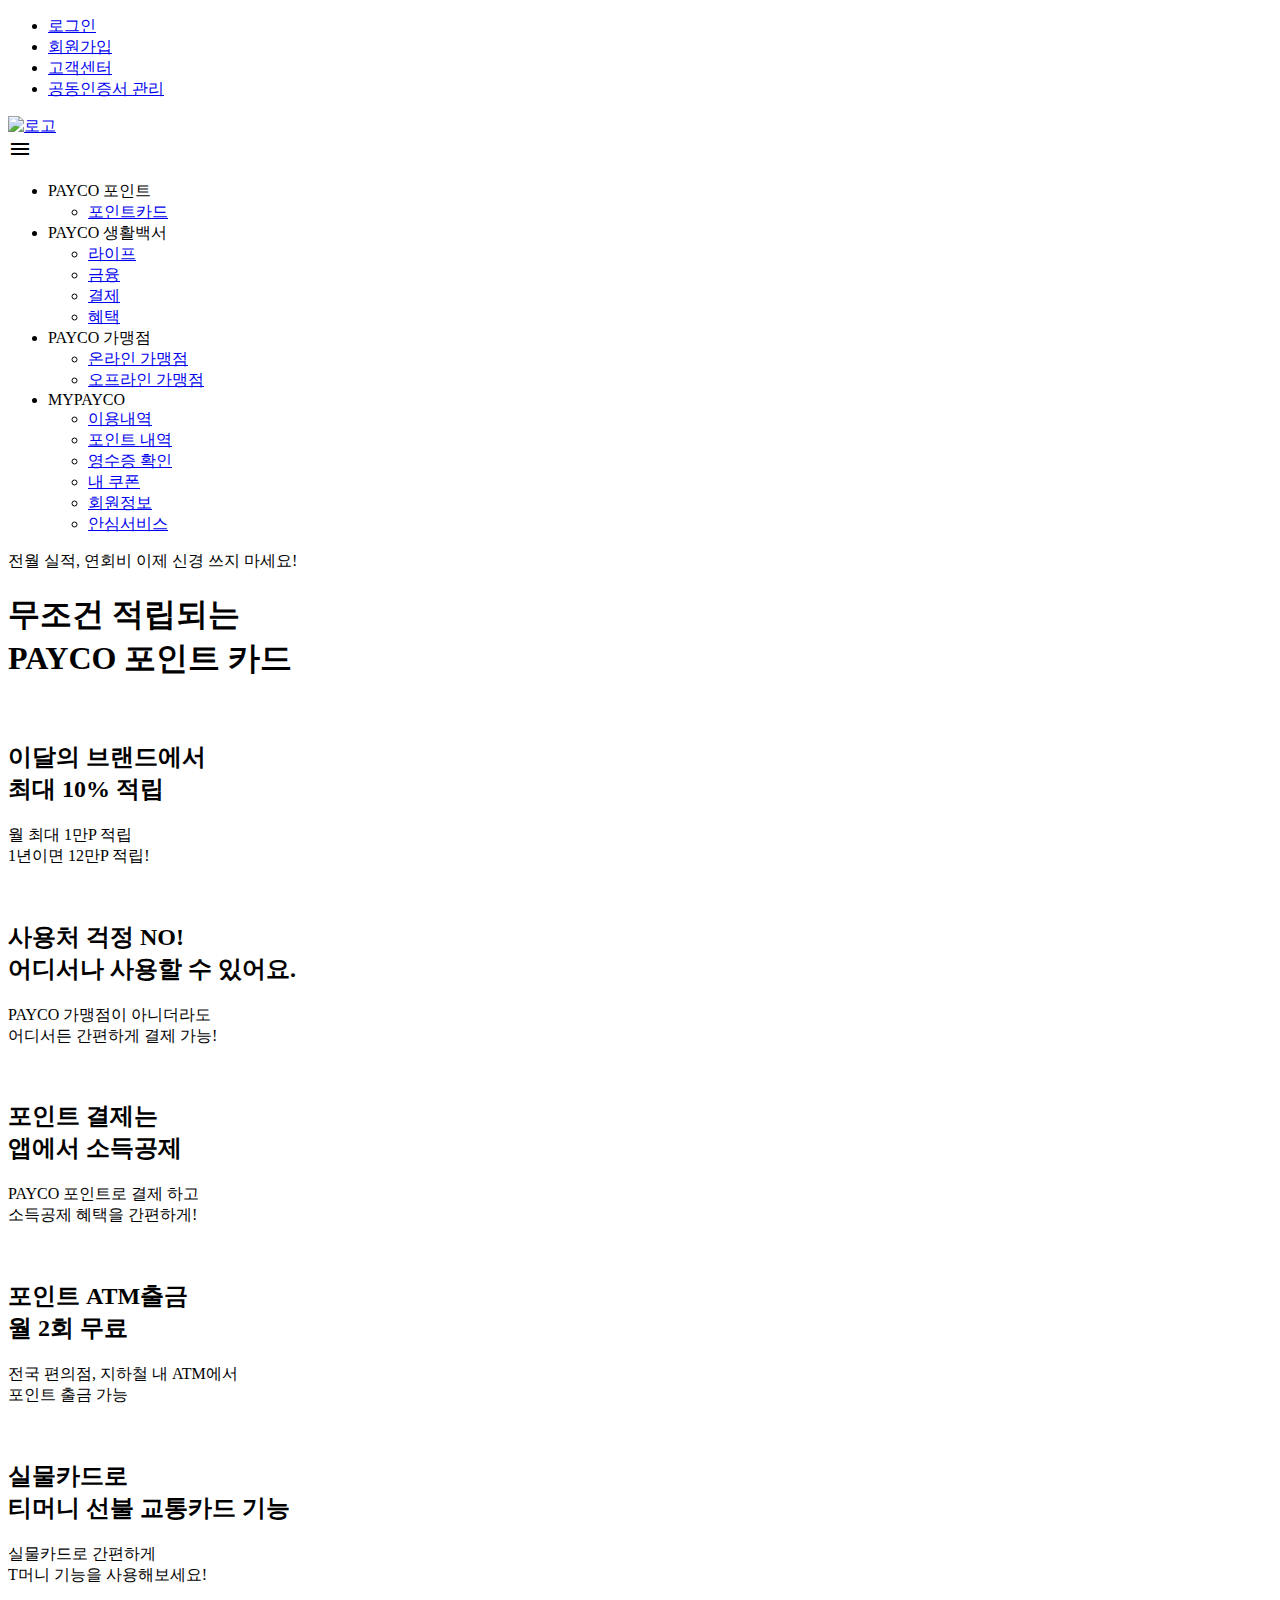
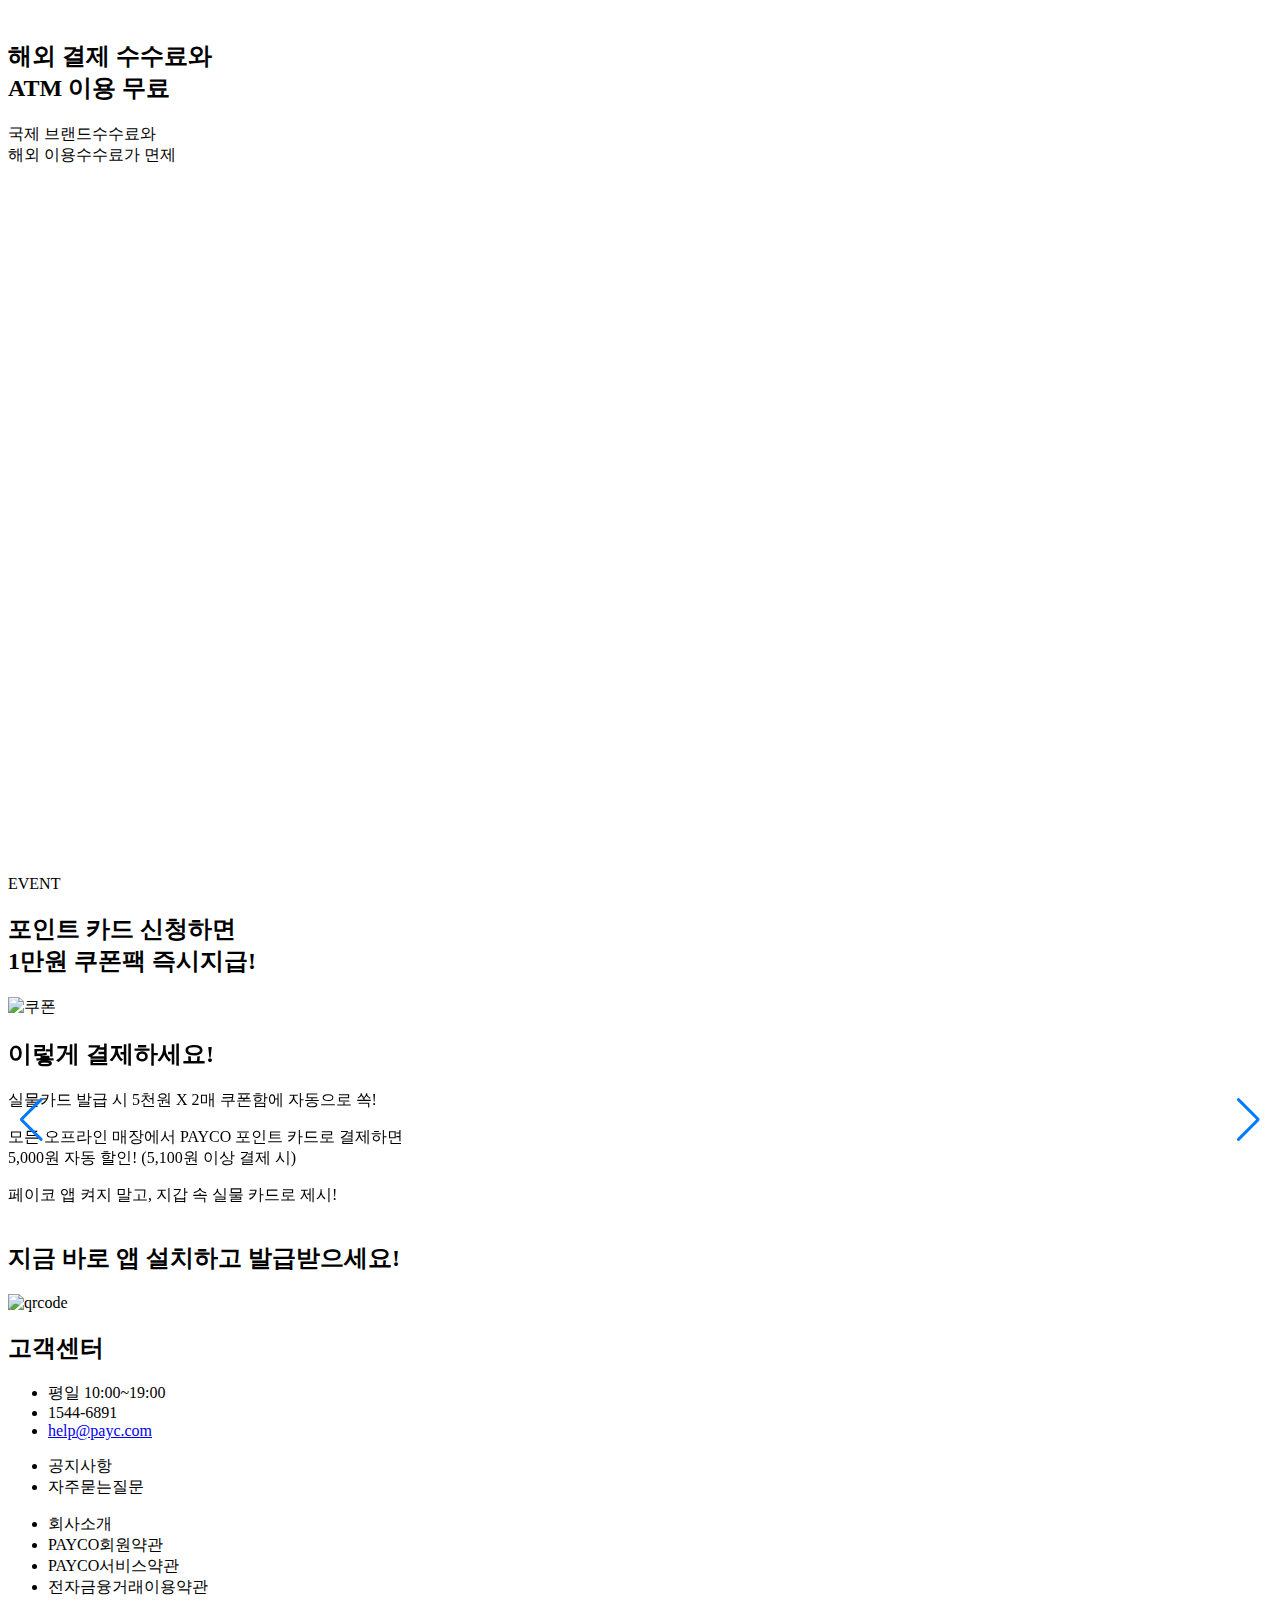
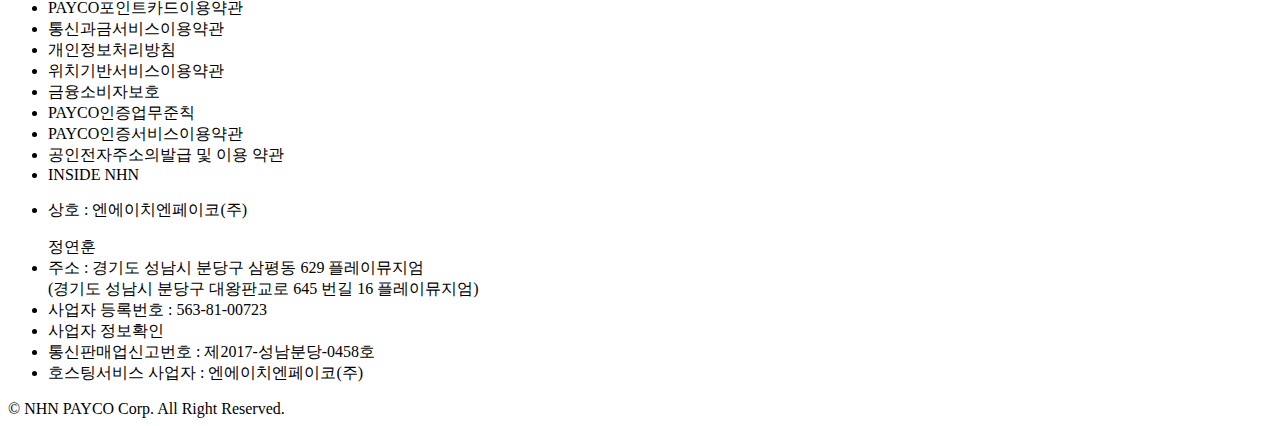
==== commit 5a596810: "나브수정" ====
--- a/sbpayco.html
+++ b/sbpayco.html
@@ -5,6 +5,7 @@
     <meta charset="UTF-8">
     <meta http-equiv="X-UA-Compatible" content="IE=edge">
     <meta name="viewport" content="width=device-width, initial-scale=1.0">
+    <link rel="stylesheet" href="https://fonts.googleapis.com/css2?family=Material+Symbols+Outlined:opsz,wght,FILL,GRAD@40,200,0,0">
     <link rel="stylesheet" href="https://unpkg.com/aos@next/dist/aos.css">
     <link rel="stylesheet" href="https://cdn.jsdelivr.net/npm/swiper@9/swiper-bundle.min.css">
     <link rel="stylesheet" href="/ex/css/sb_payco.css">
@@ -26,7 +27,7 @@
             <nav>
                 <div class="nv_class">
                     <div class="logoinner">
-                        <a href="#" class="logo"><img src="/ex/각종자료/logo.png" alt="로고"></a>
+                        <a href="https://yeon95.github.io/ex" class="logo"><img src="/ex/icon/logo.png" alt="로고"></a>
                     </div>
                     <span class="material-symbols-outlined">menu</span>
                 </div>
@@ -34,7 +35,7 @@
                     <li class="gnb_menu">
                         <div class="title">PAYCO 포인트</div>
                         <ul class="snb">
-                            <li><a href="#">포인트카드</a></li>
+                            <li><a href="https://yeon95.github.io/ex/sbpayco">포인트카드</a></li>
                         </ul>
                     </li>
                     <li class="gnb_menu">
@@ -43,7 +44,7 @@
                             <li><a href="#">라이프</a></li>
                             <li><a href="#">금융</a></li>
                             <li><a href="#">결제</a></li>
-                            <li><a href="#">혜택</a></li>
+                            <li><a href="#">혜택</a></li>                        
                         </ul>
                     </li>
                     <li class="gnb_menu">
@@ -68,7 +69,6 @@
             </nav>
         </header>
     </div>
-    <!-- 나브끝 -->
 
     <!-- 카드컨텐츠 시작 -->
     <div class="inner">
@@ -306,6 +306,7 @@
         AOS.init();
     </script>
     <script src="https://cdn.jsdelivr.net/npm/swiper@9/swiper-bundle.min.js"></script>
+    <script src="/ex/js/jquery.js"></script>
     <script src="/ex/js/sbpayco.js"></script>
 </body>
 
